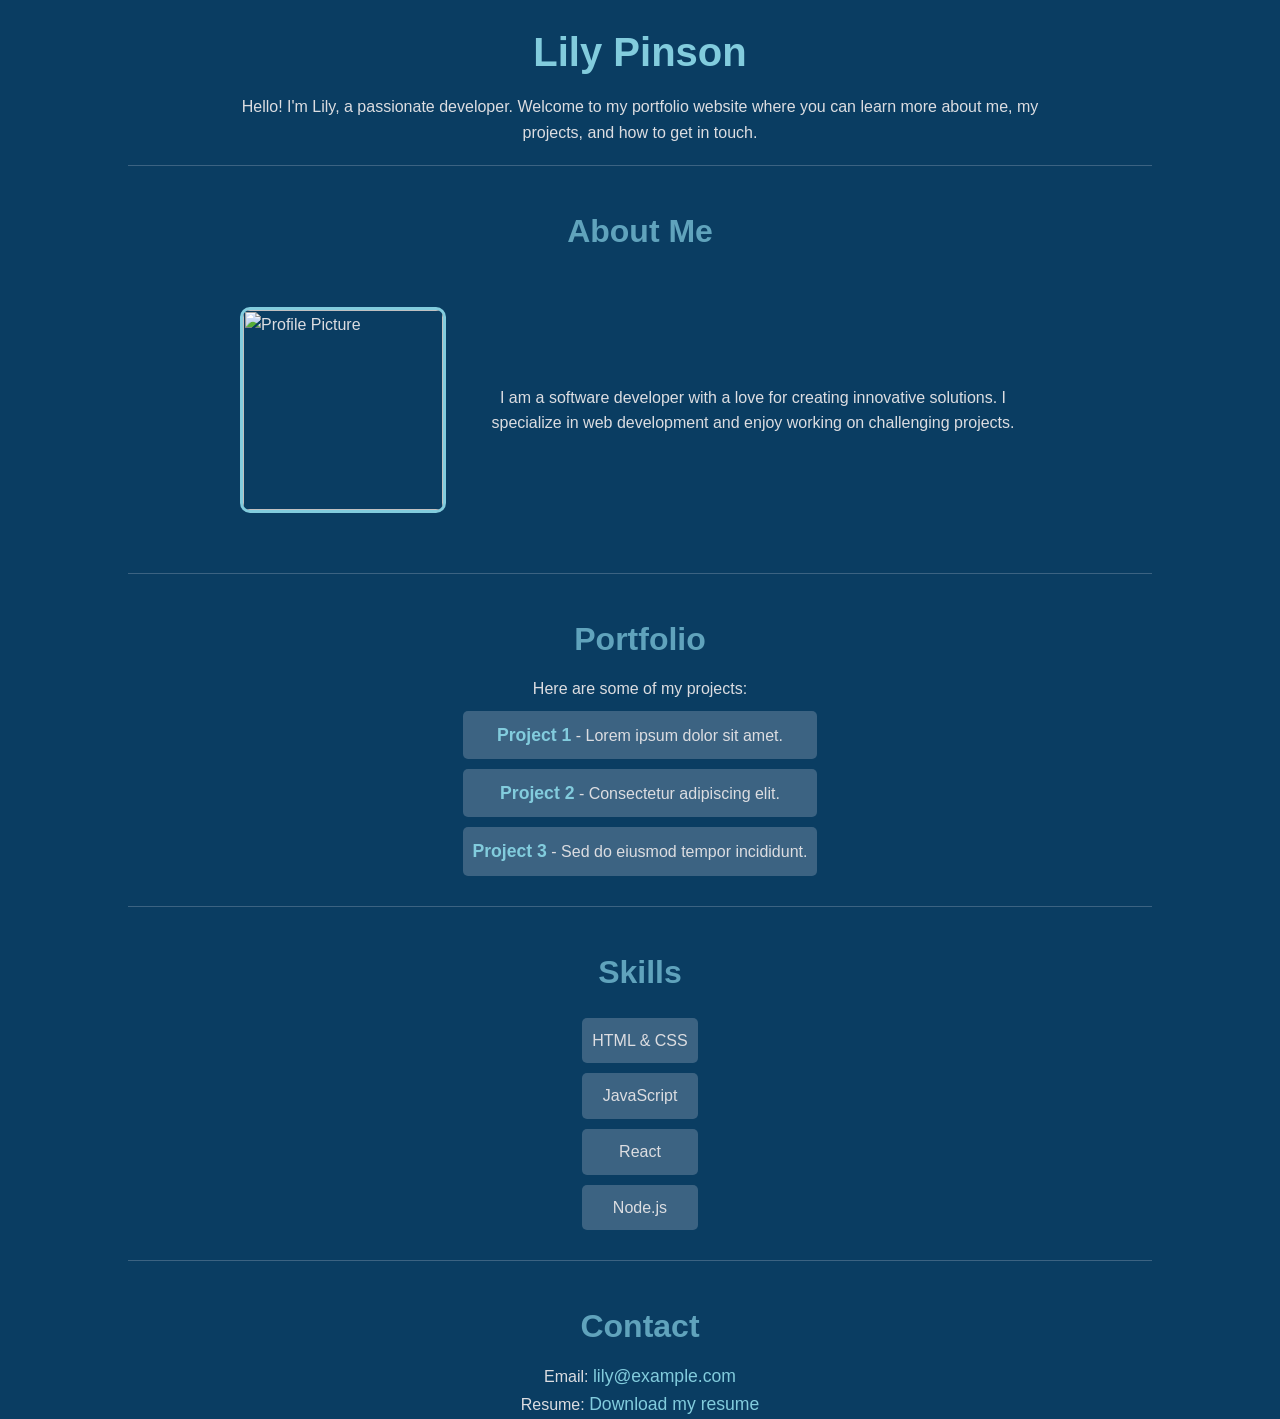
==== index.html @ 6f99a2f8 "Update" ====
<html>
    <head>
        <title>Portfolio</title>
        <link rel="stylesheet" href="styles.css">
    </head>
    <body>
        <h1>Lily Pinson</h1>
        <p>Hello! I'm Lily, a passionate developer. Welcome to my portfolio website where you can learn more about me, my projects, and how to get in touch.</p>
        <hr>

        <h2>About Me</h2>
        <div class="about-section">
            <img src="profile.jpg" alt="Profile Picture" width="200">
            <p>I am a software developer with a love for creating innovative solutions. I specialize in web development and enjoy working on challenging projects.</p>
        </div>
        <hr>

        <h2>Portfolio</h2>
        <p>Here are some of my projects:</p>
        <ul>
            <li><a href="https://loremipsum.io/" target="_blank">Project 1</a> - Lorem ipsum dolor sit amet.</li>
            <li><a href="https://loremipsum.io/" target="_blank">Project 2</a> - Consectetur adipiscing elit.</li>
            <li><a href="https://loremipsum.io/" target="_blank">Project 3</a> - Sed do eiusmod tempor incididunt.</li>
        </ul>
        <hr>

        <h2>Skills</h2>
        <ul>
            <li>HTML & CSS</li>
            <li>JavaScript</li>
            <li>React</li>
            <li>Node.js</li>
        </ul>
        <hr>

        <h2>Contact</h2>
        <p>Email: <a href="mailto:lily@example.com">lily@example.com</a></p>
        <p>Resume: <a href="resume.pdf" target="_blank">Download my resume</a></p>
    </body>
</html>
---- styles.css ----
body {
    font-family: 'Arial', sans-serif;
    line-height: 1.6;
    margin: 0;
    padding: 0;
    background-color: #0a3d62; /* Deep sea blue */
    color: #dcdde1; /* Light grey */
    display: flex;
    flex-direction: column;
    align-items: center;
}

h1 {
    color: #82ccdd; /* Soft blue */
    text-align: center;
    font-size: 2.5em;
    margin-top: 20px;
    margin-bottom: 10px;
}

h2 {
    color: #60a3bc; /* Muted blue */
    text-align: center;
    font-size: 2em;
    margin-top: 20px;
    margin-bottom: 10px;
}

p, ul {
    margin: 0 20px;
    color: #dcdde1; /* Light grey */
    text-align: center;
    max-width: 800px;
}

hr {
    border: 0;
    height: 1px;
    background: #3c6382; /* Darker blue-grey */
    margin: 20px 0;
    width: 80%;
}

img {
    display: block;
    margin: 20px auto;
    border-radius: 50%;
    border: 3px solid #82ccdd; /* Soft blue border */
    max-width: 100%;
    height: auto;
}

ul {
    list-style-type: none;
    padding: 0;
}

ul li {
    background: #3c6382; /* Darker blue-grey */
    margin: 10px 0;
    padding: 10px;
    border-radius: 5px;
    text-align: center;
    max-width: 600px;
}

ul li a {
    color: #82ccdd; /* Soft blue */
    text-decoration: none;
    font-weight: bold;
}

ul li a:hover {
    color: #60a3bc; /* Muted blue */
    text-decoration: underline;
}

a {
    color: #82ccdd; /* Soft blue */
    text-decoration: none;
    font-size: 1.1em;
}

a:hover {
    color: #60a3bc; /* Muted blue */
    text-decoration: underline;
}

.about-section {
    display: flex;
    flex-direction: row;
    align-items: center;
    justify-content: center;
    gap: 20px;
    max-width: 800px;
    margin: 20px auto;
    text-align: left;
}

.about-section img {
    max-width: 200px;
    height: auto;
    border-radius: 10px;
    border: 3px solid #82ccdd; /* Soft blue border */
}

footer {
    text-align: center;
    padding: 10px;
    background: #3c6382; /* Darker blue-grey */
    color: #dcdde1; /* Light grey */
    position: fixed;
    bottom: 0;
    width: 100%;
    font-size: 0.9em;
}
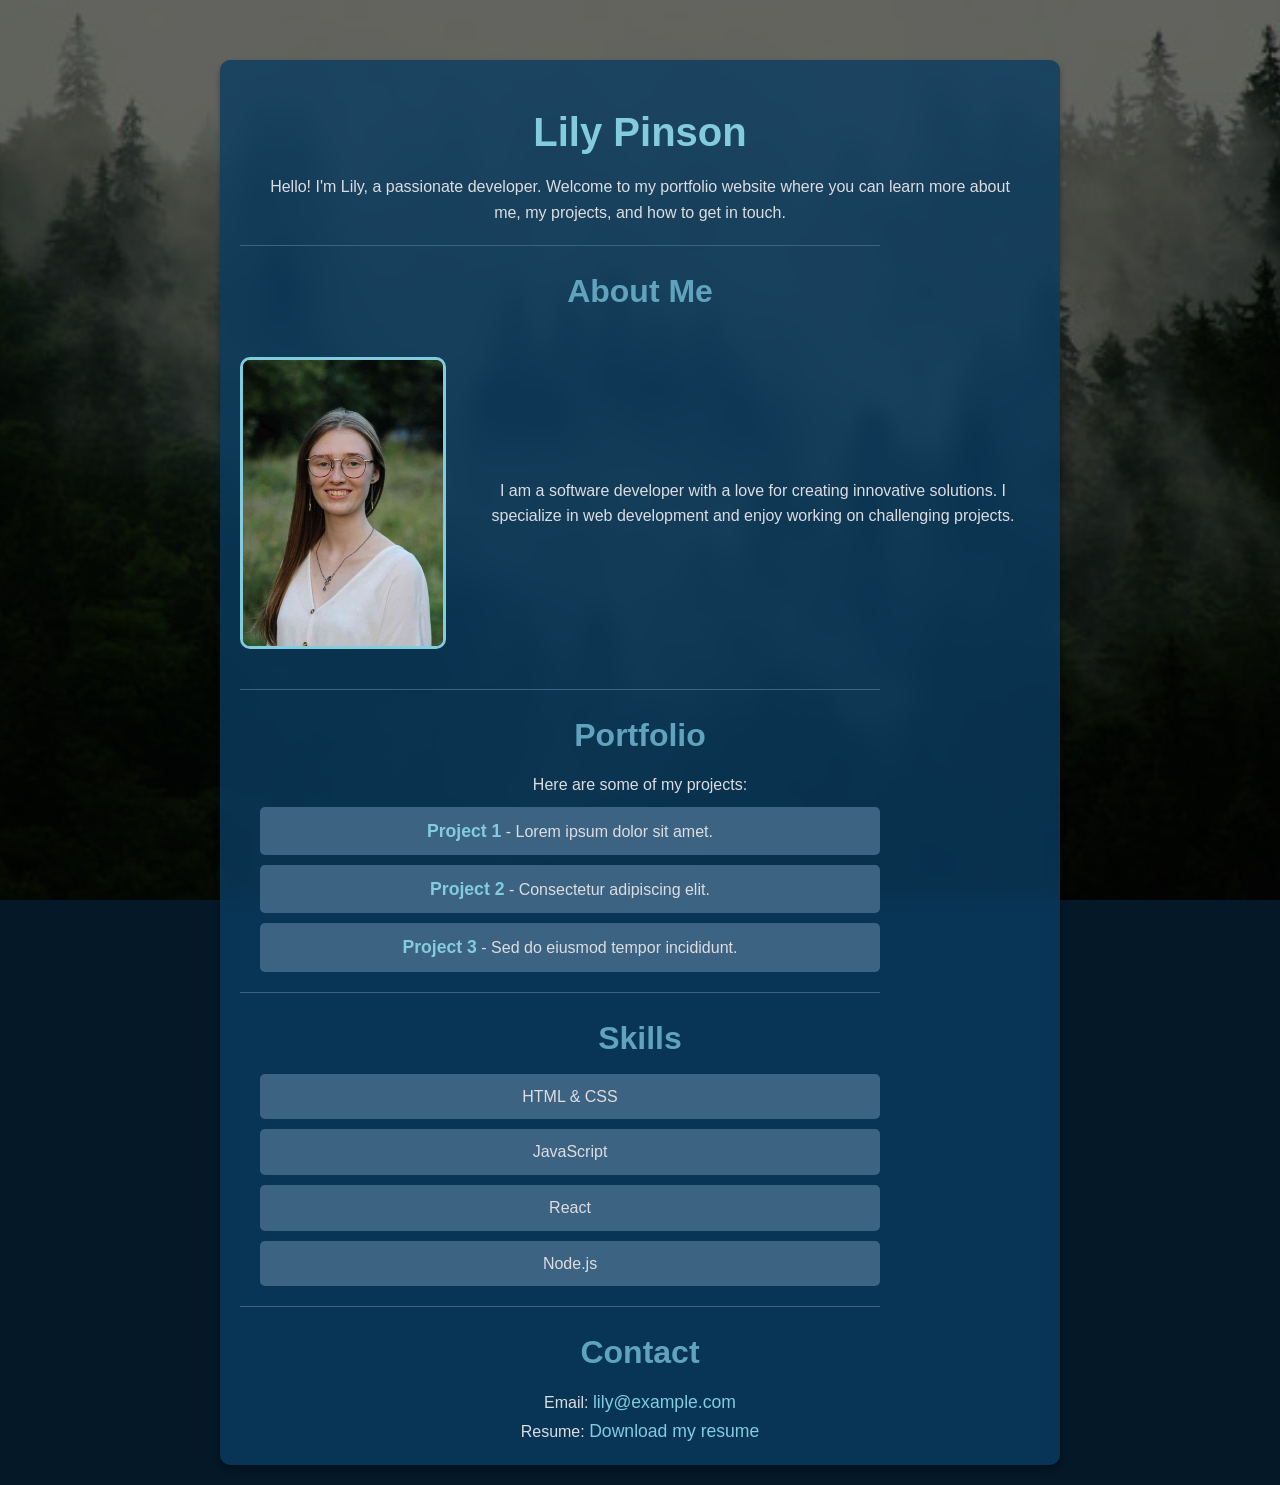
==== commit cef28e63: "Update" ====
--- a/index.html
+++ b/index.html
@@ -4,37 +4,39 @@
         <link rel="stylesheet" href="styles.css">
     </head>
     <body>
-        <h1>Lily Pinson</h1>
-        <p>Hello! I'm Lily, a passionate developer. Welcome to my portfolio website where you can learn more about me, my projects, and how to get in touch.</p>
-        <hr>
+        <div class="content-wrapper">
+            <h1>Lily Pinson</h1>
+            <p>Hello! I'm Lily, a passionate developer. Welcome to my portfolio website where you can learn more about me, my projects, and how to get in touch.</p>
+            <hr>
 
-        <h2>About Me</h2>
-        <div class="about-section">
-            <img src="profile.jpg" alt="Profile Picture" width="200">
-            <p>I am a software developer with a love for creating innovative solutions. I specialize in web development and enjoy working on challenging projects.</p>
+            <h2>About Me</h2>
+            <div class="about-section">
+                <img src="profile.jpg" alt="Profile Picture" width="200">
+                <p>I am a software developer with a love for creating innovative solutions. I specialize in web development and enjoy working on challenging projects.</p>
+            </div>
+            <hr>
+
+            <h2>Portfolio</h2>
+            <p>Here are some of my projects:</p>
+            <ul>
+                <li><a href="https://loremipsum.io/" target="_blank">Project 1</a> - Lorem ipsum dolor sit amet.</li>
+                <li><a href="https://loremipsum.io/" target="_blank">Project 2</a> - Consectetur adipiscing elit.</li>
+                <li><a href="https://loremipsum.io/" target="_blank">Project 3</a> - Sed do eiusmod tempor incididunt.</li>
+            </ul>
+            <hr>
+
+            <h2>Skills</h2>
+            <ul>
+                <li>HTML & CSS</li>
+                <li>JavaScript</li>
+                <li>React</li>
+                <li>Node.js</li>
+            </ul>
+            <hr>
+
+            <h2>Contact</h2>
+            <p>Email: <a href="mailto:lily@example.com">lily@example.com</a></p>
+            <p>Resume: <a href="resume.pdf" target="_blank">Download my resume</a></p>
         </div>
-        <hr>
-
-        <h2>Portfolio</h2>
-        <p>Here are some of my projects:</p>
-        <ul>
-            <li><a href="https://loremipsum.io/" target="_blank">Project 1</a> - Lorem ipsum dolor sit amet.</li>
-            <li><a href="https://loremipsum.io/" target="_blank">Project 2</a> - Consectetur adipiscing elit.</li>
-            <li><a href="https://loremipsum.io/" target="_blank">Project 3</a> - Sed do eiusmod tempor incididunt.</li>
-        </ul>
-        <hr>
-
-        <h2>Skills</h2>
-        <ul>
-            <li>HTML & CSS</li>
-            <li>JavaScript</li>
-            <li>React</li>
-            <li>Node.js</li>
-        </ul>
-        <hr>
-
-        <h2>Contact</h2>
-        <p>Email: <a href="mailto:lily@example.com">lily@example.com</a></p>
-        <p>Resume: <a href="resume.pdf" target="_blank">Download my resume</a></p>
     </body>
 </html>
--- a/styles.css
+++ b/styles.css
@@ -8,6 +8,22 @@
     display: flex;
     flex-direction: column;
     align-items: center;
+    background-image: url('misty-forest.jpg'); /* Add the misty forest image */
+    background-size: cover;
+    background-position: center;
+    background-attachment: fixed;
+    position: relative;
+}
+
+body::before {
+    content: '';
+    position: absolute;
+    top: 0;
+    left: 0;
+    width: 100%;
+    height: 100%;
+    background-color: rgba(0, 0, 0, 0.6); /* Dark overlay for contrast */
+    z-index: -1;
 }
 
 h1 {
@@ -16,6 +32,8 @@
     font-size: 2.5em;
     margin-top: 20px;
     margin-bottom: 10px;
+    position: relative; /* Ensure content is above the overlay */
+    z-index: 1;
 }
 
 h2 {
@@ -24,6 +42,8 @@
     font-size: 2em;
     margin-top: 20px;
     margin-bottom: 10px;
+    position: relative; /* Ensure content is above the overlay */
+    z-index: 1;
 }
 
 p, ul {
@@ -31,6 +51,8 @@
     color: #dcdde1; /* Light grey */
     text-align: center;
     max-width: 800px;
+    position: relative; /* Ensure content is above the overlay */
+    z-index: 1;
 }
 
 hr {
@@ -39,6 +61,8 @@
     background: #3c6382; /* Darker blue-grey */
     margin: 20px 0;
     width: 80%;
+    position: relative; /* Ensure content is above the overlay */
+    z-index: 1;
 }
 
 img {
@@ -48,11 +72,15 @@
     border: 3px solid #82ccdd; /* Soft blue border */
     max-width: 100%;
     height: auto;
+    position: relative; /* Ensure content is above the overlay */
+    z-index: 1;
 }
 
 ul {
     list-style-type: none;
     padding: 0;
+    position: relative; /* Ensure content is above the overlay */
+    z-index: 1;
 }
 
 ul li {
@@ -62,28 +90,38 @@
     border-radius: 5px;
     text-align: center;
     max-width: 600px;
+    position: relative; /* Ensure content is above the overlay */
+    z-index: 1;
 }
 
 ul li a {
     color: #82ccdd; /* Soft blue */
     text-decoration: none;
     font-weight: bold;
+    position: relative; /* Ensure content is above the overlay */
+    z-index: 1;
 }
 
 ul li a:hover {
     color: #60a3bc; /* Muted blue */
     text-decoration: underline;
+    position: relative; /* Ensure content is above the overlay */
+    z-index: 1;
 }
 
 a {
     color: #82ccdd; /* Soft blue */
     text-decoration: none;
     font-size: 1.1em;
+    position: relative; /* Ensure content is above the overlay */
+    z-index: 1;
 }
 
 a:hover {
     color: #60a3bc; /* Muted blue */
     text-decoration: underline;
+    position: relative; /* Ensure content is above the overlay */
+    z-index: 1;
 }
 
 .about-section {
@@ -95,6 +133,8 @@
     max-width: 800px;
     margin: 20px auto;
     text-align: left;
+    position: relative; /* Ensure content is above the overlay */
+    z-index: 1;
 }
 
 .about-section img {
@@ -102,6 +142,8 @@
     height: auto;
     border-radius: 10px;
     border: 3px solid #82ccdd; /* Soft blue border */
+    position: relative; /* Ensure content is above the overlay */
+    z-index: 1;
 }
 
 footer {
@@ -113,4 +155,54 @@
     bottom: 0;
     width: 100%;
     font-size: 0.9em;
-}
+    position: relative; /* Ensure content is above the overlay */
+    z-index: 1;
+}
+
+.content-wrapper {
+    background-color: rgba(10, 61, 98, 0.8); /* Deep sea blue with transparency */
+    backdrop-filter: blur(10px); /* Blur effect */
+    border-radius: 10px;
+    padding: 20px;
+    margin: 20px;
+    box-shadow: 0 4px 6px rgba(0, 0, 0, 0.3); /* Subtle shadow for depth */
+    width: 90%;
+    max-width: 800px;
+    margin-top: 60px; /* Add space to account for the fixed navbar */
+    position: relative; /* Ensure content is above the overlay */
+    z-index: 1;
+}
+
+.navbar {
+    position: fixed;
+    top: 0;
+    width: 100%;
+    background-color: rgba(10, 61, 98, 0.9); /* Semi-transparent deep sea blue */
+    padding: 10px 0;
+    z-index: 2;
+    box-shadow: 0 2px 4px rgba(0, 0, 0, 0.3); /* Subtle shadow for depth */
+}
+
+.navbar ul {
+    list-style: none;
+    display: flex;
+    justify-content: center;
+    margin: 0;
+    padding: 0;
+}
+
+.navbar ul li {
+    margin: 0 15px;
+}
+
+.navbar ul li a {
+    color: #dcdde1; /* Light grey */
+    text-decoration: none;
+    font-size: 1.1em;
+    font-weight: bold;
+    transition: color 0.3s ease;
+}
+
+.navbar ul li a:hover {
+    color: #82ccdd; /* Soft blue */
+}
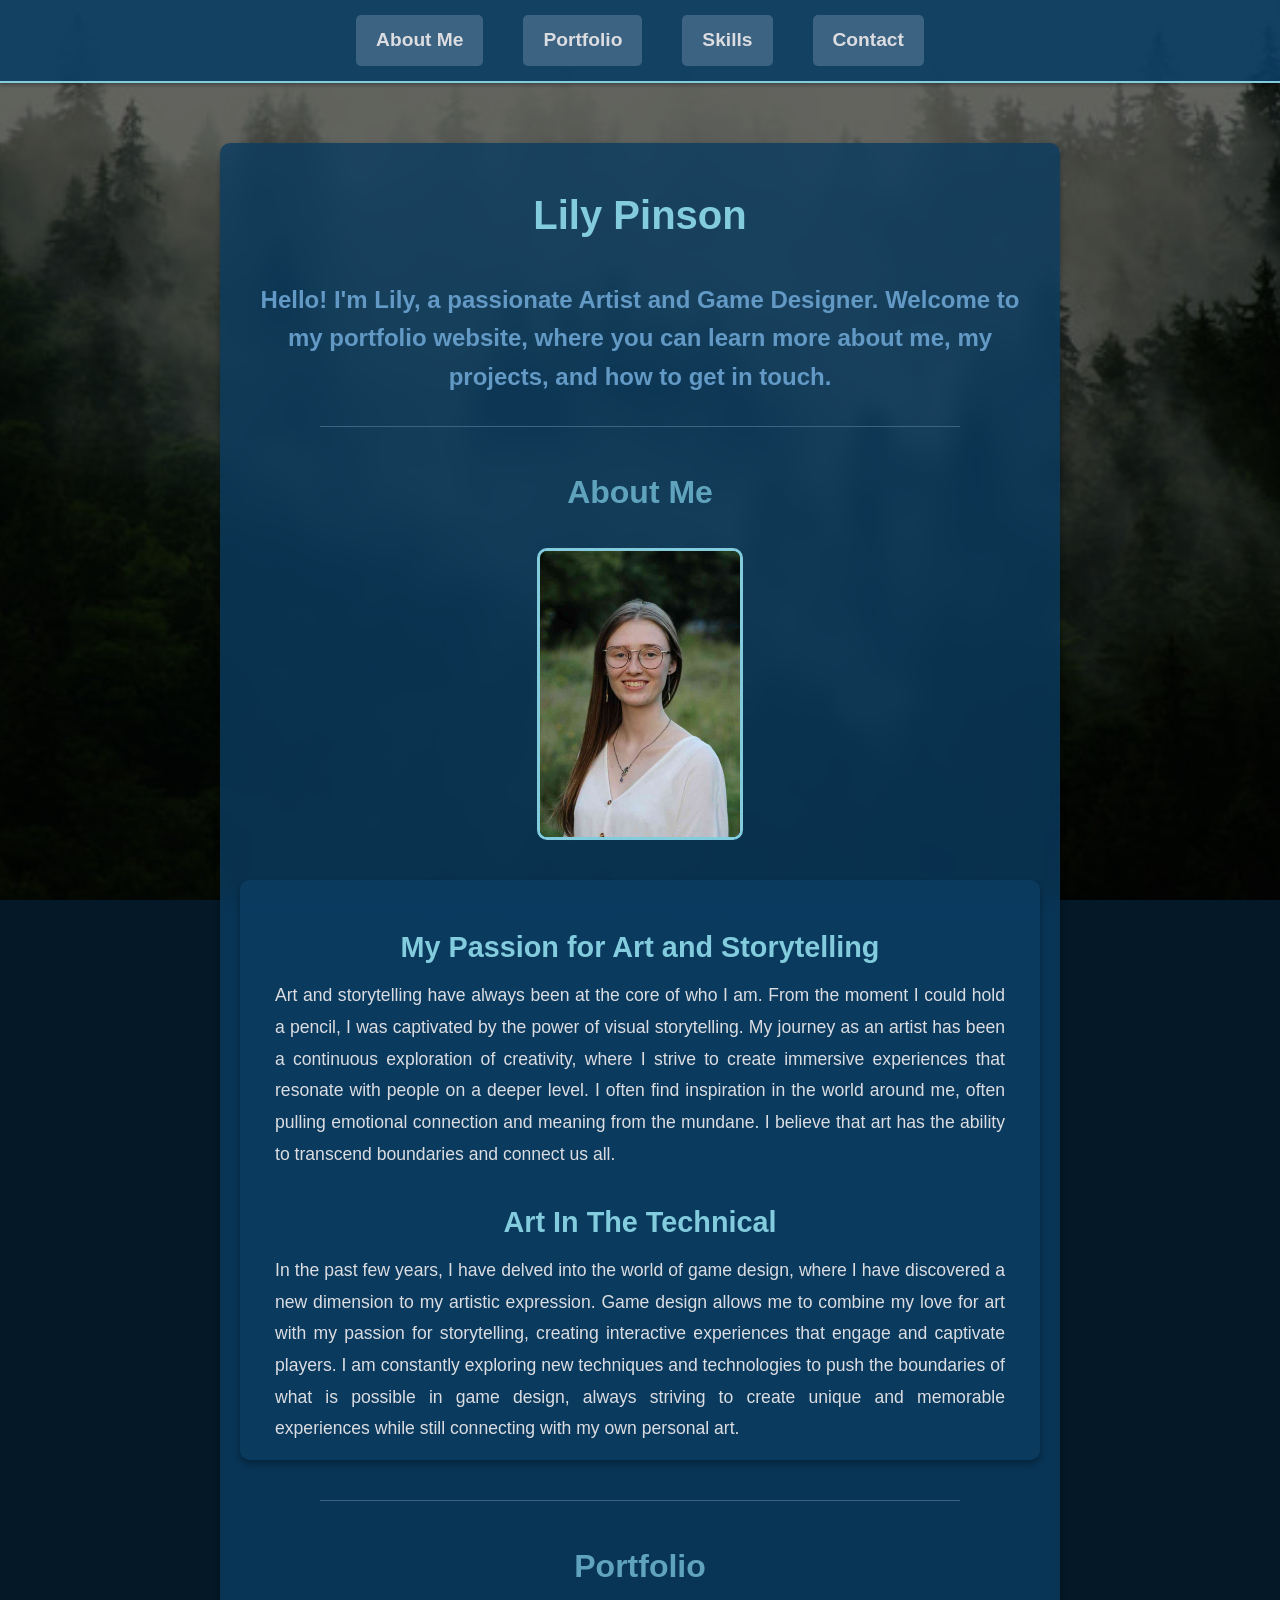
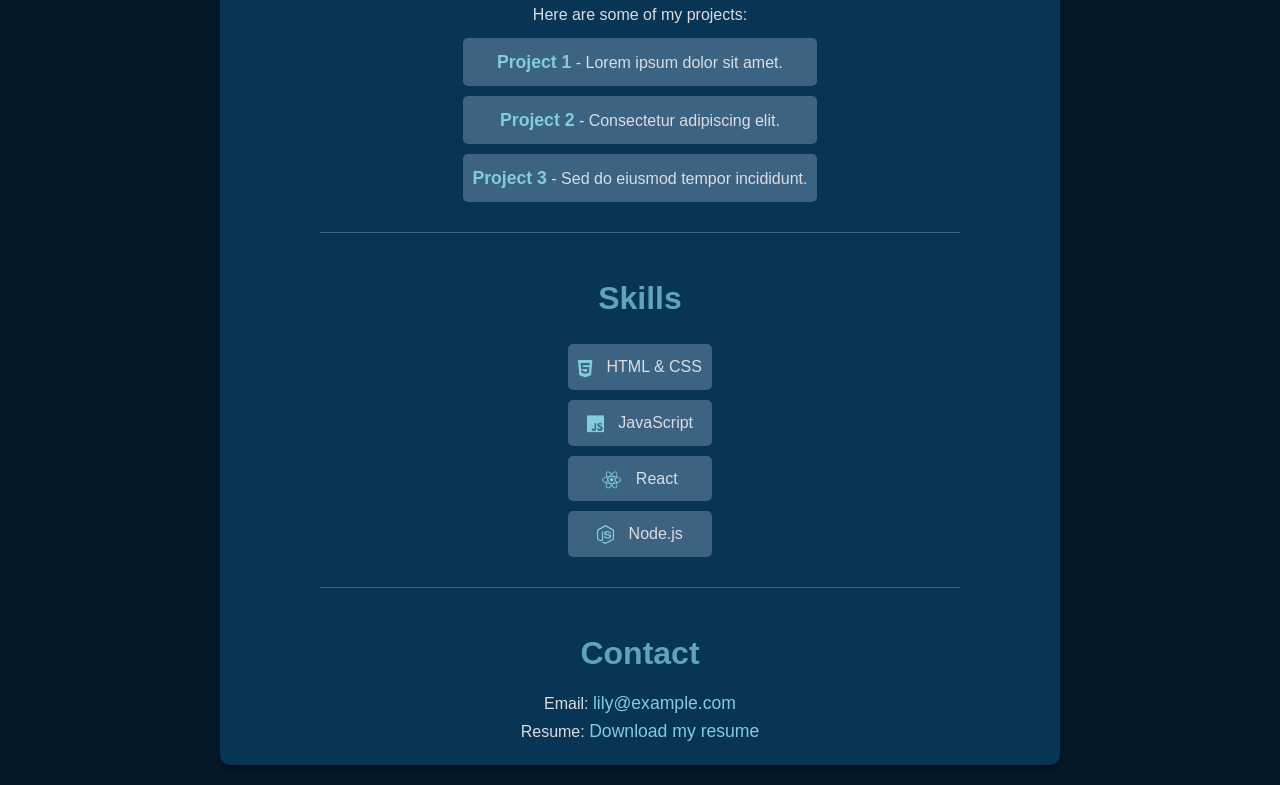
==== commit 417c708c: "PA7" ====
--- a/index.html
+++ b/index.html
@@ -1,42 +1,72 @@
 <html>
-    <head>
-        <title>Portfolio</title>
-        <link rel="stylesheet" href="styles.css">
-    </head>
-    <body>
-        <div class="content-wrapper">
-            <h1>Lily Pinson</h1>
-            <p>Hello! I'm Lily, a passionate developer. Welcome to my portfolio website where you can learn more about me, my projects, and how to get in touch.</p>
-            <hr>
 
-            <h2>About Me</h2>
-            <div class="about-section">
-                <img src="profile.jpg" alt="Profile Picture" width="200">
-                <p>I am a software developer with a love for creating innovative solutions. I specialize in web development and enjoy working on challenging projects.</p>
+<head>
+    <title>Portfolio</title>
+    <link rel="stylesheet" href="styles.css">
+    <link rel="stylesheet" href="https://cdnjs.cloudflare.com/ajax/libs/font-awesome/6.0.0-beta3/css/all.min.css"> <!-- Font Awesome -->
+</head>
+
+<body>
+    <nav class="navbar">
+        <ul>
+            <li><a href="#about">About Me</a></li>
+            <li><a href="#portfolio">Portfolio</a></li>
+            <li><a href="#skills">Skills</a></li>
+            <li><a href="#contact">Contact</a></li>
+        </ul>
+    </nav>
+    <div class="content-wrapper">
+        <h1>Lily Pinson</h1>
+        <h3>Hello! I'm Lily, a passionate Artist and Game Designer. Welcome to my portfolio website, where you can learn
+            more about me, my projects, and how to get in touch.</h3>
+        <hr>
+
+        <h2 id="about">About Me</h2>
+        <div class="about-section">
+            <img src="profile.jpg" alt="Profile Picture" width="200">
+            <div>
+                <h3>My Passion for Art and Storytelling</h3>
+                <p>Art and storytelling have always been at the core of who I am. From the moment I could hold a pencil,
+                    I was captivated by the power of visual storytelling. My journey as an artist has been a continuous
+                    exploration of creativity, where I strive to create immersive experiences that resonate with people
+                    on a deeper level. I often find inspiration in the world around me, often pulling emotional
+                    connection and
+                    meaning from the mundane. I believe that art has the ability to transcend boundaries and connect us
+                    all.</p>
+
+                <h3>Art In The Technical</h3>
+                <p>In the past few years, I have delved into the world of game design, where I have discovered a new
+                    dimension to my artistic expression. Game design allows me to combine my love for art with my
+                    passion for storytelling, creating interactive experiences that engage and captivate players. I am
+                    constantly exploring new techniques and technologies to push the boundaries of what is possible in
+                    game design, always striving to create unique and memorable experiences while still connecting with
+                    my own personal art.</p>
             </div>
-            <hr>
+        </div>
+        <hr>
 
-            <h2>Portfolio</h2>
-            <p>Here are some of my projects:</p>
-            <ul>
-                <li><a href="https://loremipsum.io/" target="_blank">Project 1</a> - Lorem ipsum dolor sit amet.</li>
-                <li><a href="https://loremipsum.io/" target="_blank">Project 2</a> - Consectetur adipiscing elit.</li>
-                <li><a href="https://loremipsum.io/" target="_blank">Project 3</a> - Sed do eiusmod tempor incididunt.</li>
-            </ul>
-            <hr>
+        <h2 id="portfolio">Portfolio</h2>
+        <p>Here are some of my projects:</p>
+        <ul>
+            <li><a href="https://loremipsum.io/" target="_blank">Project 1</a> - Lorem ipsum dolor sit amet.</li>
+            <li><a href="https://loremipsum.io/" target="_blank">Project 2</a> - Consectetur adipiscing elit.</li>
+            <li><a href="https://loremipsum.io/" target="_blank">Project 3</a> - Sed do eiusmod tempor incididunt.</li>
+        </ul>
+        <hr>
 
-            <h2>Skills</h2>
-            <ul>
-                <li>HTML & CSS</li>
-                <li>JavaScript</li>
-                <li>React</li>
-                <li>Node.js</li>
-            </ul>
-            <hr>
+        <h2 id="skills">Skills</h2>
+        <ul>
+            <li><i class="fab fa-html5"></i> HTML & CSS</li>
+            <li><i class="fab fa-js"></i> JavaScript</li>
+            <li><i class="fab fa-react"></i> React</li>
+            <li><i class="fab fa-node-js"></i> Node.js</li>
+        </ul>
+        <hr>
 
-            <h2>Contact</h2>
-            <p>Email: <a href="mailto:lily@example.com">lily@example.com</a></p>
-            <p>Resume: <a href="resume.pdf" target="_blank">Download my resume</a></p>
-        </div>
-    </body>
+        <h2 id="contact">Contact</h2>
+        <p>Email: <a href="mailto:lily@example.com">lily@example.com</a></p>
+        <p>Resume: <a href="resume.pdf" target="_blank">Download my resume</a></p>
+    </div>
+</body>
+
 </html>
--- a/styles.css
+++ b/styles.css
@@ -8,10 +8,11 @@
     display: flex;
     flex-direction: column;
     align-items: center;
+    justify-content: center; /* Ensure content is vertically centered */
     background-image: url('misty-forest.jpg'); /* Add the misty forest image */
     background-size: cover;
     background-position: center;
-    background-attachment: fixed;
+    background-attachment: fixed; /* Ensure the background stays fixed for parallax effect */
     position: relative;
 }
 
@@ -24,6 +25,7 @@
     height: 100%;
     background-color: rgba(0, 0, 0, 0.6); /* Dark overlay for contrast */
     z-index: -1;
+    animation: parallax 20s linear infinite; /* Add a slow parallax scrolling effect */
 }
 
 h1 {
@@ -34,6 +36,7 @@
     margin-bottom: 10px;
     position: relative; /* Ensure content is above the overlay */
     z-index: 1;
+    animation: fadeIn 1s ease-in-out; /* Add a subtle fade-in animation */
 }
 
 h2 {
@@ -44,6 +47,17 @@
     margin-bottom: 10px;
     position: relative; /* Ensure content is above the overlay */
     z-index: 1;
+    animation: fadeIn 1s ease-in-out; /* Add a subtle fade-in animation */
+}
+
+h3 {
+    color: #6399c5; /* Darker blue-grey */
+    font-size: 1.5em;
+    margin-bottom: 10px;
+    text-align: center; /* Ensure text is centered */
+    position: relative; /* Ensure content is above the overlay */
+    z-index: 1;
+    animation: fadeIn 1s ease-in-out; /* Add a subtle fade-in animation */
 }
 
 p, ul {
@@ -79,19 +93,26 @@
 ul {
     list-style-type: none;
     padding: 0;
+    text-align: center; /* Ensure list items are centered */
     position: relative; /* Ensure content is above the overlay */
     z-index: 1;
 }
 
 ul li {
     background: #3c6382; /* Darker blue-grey */
-    margin: 10px 0;
+    margin: 10px auto; /* Center list items horizontally */
     padding: 10px;
     border-radius: 5px;
     text-align: center;
     max-width: 600px;
     position: relative; /* Ensure content is above the overlay */
     z-index: 1;
+    transition: background-color 0.3s ease, transform 0.3s ease; /* Add hover effect for list items */
+}
+
+ul li:hover {
+    background-color: #60a3bc; /* Muted blue on hover */
+    transform: translateY(-5px); /* Slight lift effect */
 }
 
 ul li a {
@@ -109,30 +130,38 @@
     z-index: 1;
 }
 
+ul li i {
+    margin-right: 10px; /* Add spacing between the icon and the text */
+    color: #82ccdd; /* Match the icon color with the theme */
+    font-size: 1.2em; /* Slightly larger icon size */
+    vertical-align: middle; /* Align icons with text */
+}
+
 a {
     color: #82ccdd; /* Soft blue */
     text-decoration: none;
     font-size: 1.1em;
     position: relative; /* Ensure content is above the overlay */
     z-index: 1;
+    transition: color 0.3s ease, transform 0.3s ease; /* Smooth transition for hover effects */
 }
 
 a:hover {
     color: #60a3bc; /* Muted blue */
     text-decoration: underline;
+    transform: scale(1.05); /* Slight zoom effect on hover */
     position: relative; /* Ensure content is above the overlay */
     z-index: 1;
 }
 
 .about-section {
     display: flex;
-    flex-direction: row;
-    align-items: center;
-    justify-content: center;
+    flex-direction: column; /* Stack content vertically for better centering */
+    align-items: center; /* Center content horizontally */
+    text-align: center; /* Ensure text is centered */
     gap: 20px;
     max-width: 800px;
     margin: 20px auto;
-    text-align: left;
     position: relative; /* Ensure content is above the overlay */
     z-index: 1;
 }
@@ -142,8 +171,38 @@
     height: auto;
     border-radius: 10px;
     border: 3px solid #82ccdd; /* Soft blue border */
-    position: relative; /* Ensure content is above the overlay */
-    z-index: 1;
+    margin: 0 auto; /* Ensure the image is centered */
+    position: relative; /* Ensure content is above the overlay */
+    z-index: 1;
+    transition: transform 0.3s ease, box-shadow 0.3s ease; /* Smooth transition for hover effects */
+}
+
+.about-section img:hover {
+    transform: scale(1.1); /* Slight zoom effect on hover */
+    box-shadow: 0 4px 8px rgba(0, 0, 0, 0.5); /* Add shadow on hover */
+}
+
+.about-section div {
+    background-color: rgba(10, 61, 98, 0.8); /* Deep sea blue with transparency */
+    padding: 15px;
+    border-radius: 10px;
+    box-shadow: 0 4px 6px rgba(0, 0, 0, 0.3); /* Subtle shadow for depth */
+    margin-top: 20px;
+    animation: fadeIn 1.5s ease-in-out; /* Add fade-in animation */
+}
+
+.about-section h3 {
+    color: #82ccdd; /* Soft blue */
+    font-size: 1.8em;
+    margin-bottom: 10px;
+    text-align: center;
+}
+
+.about-section p {
+    color: #dcdde1; /* Light grey */
+    font-size: 1.1em;
+    line-height: 1.8;
+    text-align: justify; /* Justify text for better readability */
 }
 
 footer {
@@ -169,40 +228,85 @@
     width: 90%;
     max-width: 800px;
     margin-top: 60px; /* Add space to account for the fixed navbar */
-    position: relative; /* Ensure content is above the overlay */
-    z-index: 1;
+    display: flex;
+    flex-direction: column;
+    align-items: center; /* Center content horizontally */
+    text-align: center; /* Ensure text is centered */
+    position: relative; /* Ensure content is above the overlay */
+    z-index: 1;
+    animation: fadeIn 1.5s ease-in-out; /* Add fade-in animation */
+    transform: translateZ(0); /* Ensure the content is on a separate layer for parallax effect */
+    will-change: transform; /* Optimize for smooth scrolling */
 }
 
 .navbar {
-    position: fixed;
-    top: 0;
+    position: relative; /* Allow the navbar to scroll with the page */
     width: 100%;
     background-color: rgba(10, 61, 98, 0.9); /* Semi-transparent deep sea blue */
-    padding: 10px 0;
-    z-index: 2;
+    padding: 15px 0;
+    text-align: center; /* Center the navbar content */
     box-shadow: 0 2px 4px rgba(0, 0, 0, 0.3); /* Subtle shadow for depth */
+    border-bottom: 2px solid #82ccdd; /* Add a soft blue border at the bottom */
 }
 
 .navbar ul {
     list-style: none;
-    display: flex;
+    display: inline-flex; /* Center the navbar items */
     justify-content: center;
     margin: 0;
     padding: 0;
 }
 
 .navbar ul li {
-    margin: 0 15px;
+    margin: 0 20px; /* Add spacing between navbar items */
 }
 
 .navbar ul li a {
     color: #dcdde1; /* Light grey */
     text-decoration: none;
-    font-size: 1.1em;
+    font-size: 1.2em;
     font-weight: bold;
-    transition: color 0.3s ease;
+    padding: 5px 10px;
+    border-radius: 5px;
+    transition: background-color 0.3s ease, color 0.3s ease; /* Smooth hover effect */
 }
 
 .navbar ul li a:hover {
-    color: #82ccdd; /* Soft blue */
-}
+    background-color: #60a3bc; /* Muted blue on hover */
+    color: #fff; /* White text on hover */
+}
+
+button {
+    background-color: #82ccdd; /* Soft blue */
+    color: #fff;
+    border: none;
+    padding: 10px 20px;
+    border-radius: 5px;
+    cursor: pointer;
+    transition: background-color 0.3s ease, transform 0.3s ease;
+}
+
+button:hover {
+    background-color: #60a3bc; /* Muted blue on hover */
+    transform: scale(1.1); /* Slight zoom effect */
+}
+
+@keyframes fadeIn {
+    from {
+        opacity: 0;
+        transform: translateY(20px);
+    }
+    to {
+        opacity: 1;
+        transform: translateY(0);
+    }
+}
+
+@keyframes parallax {
+    from {
+        background-position: center 0;
+    }
+    to {
+        background-position: center 100%;
+    }
+}
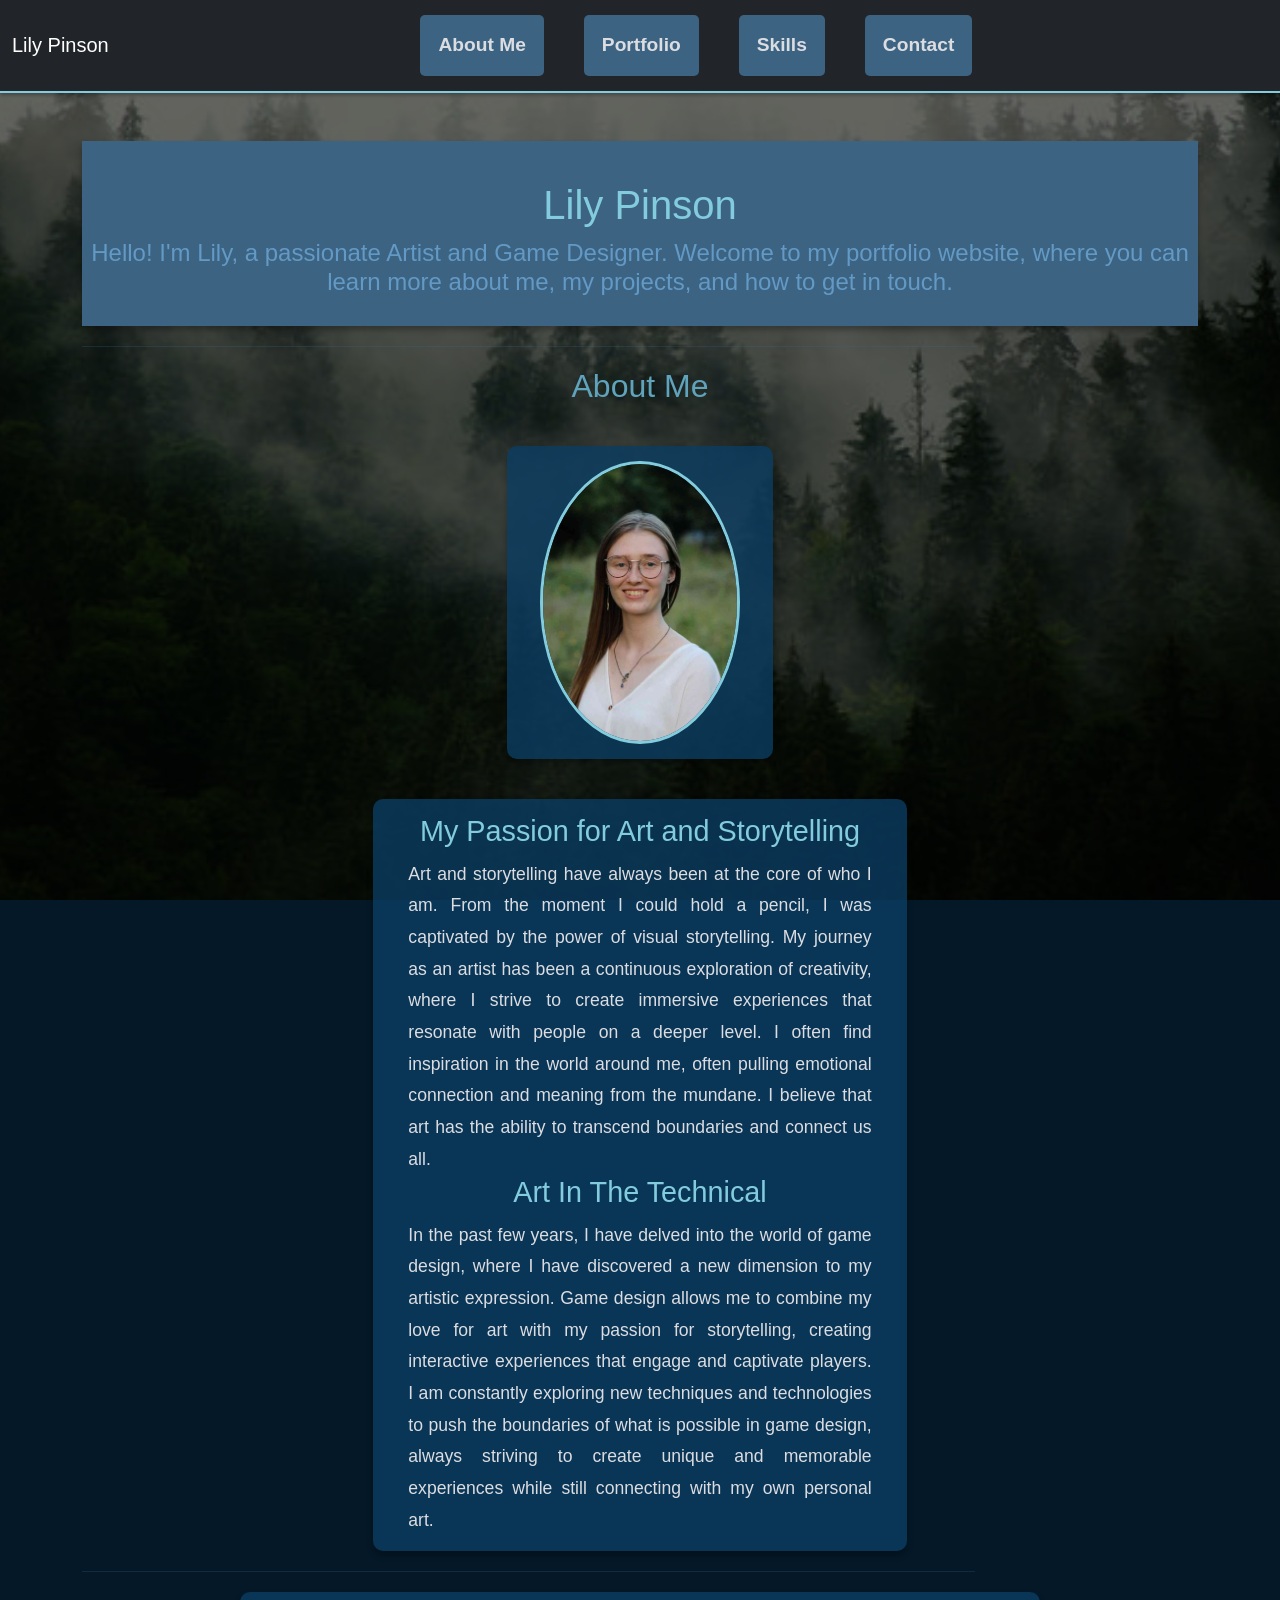
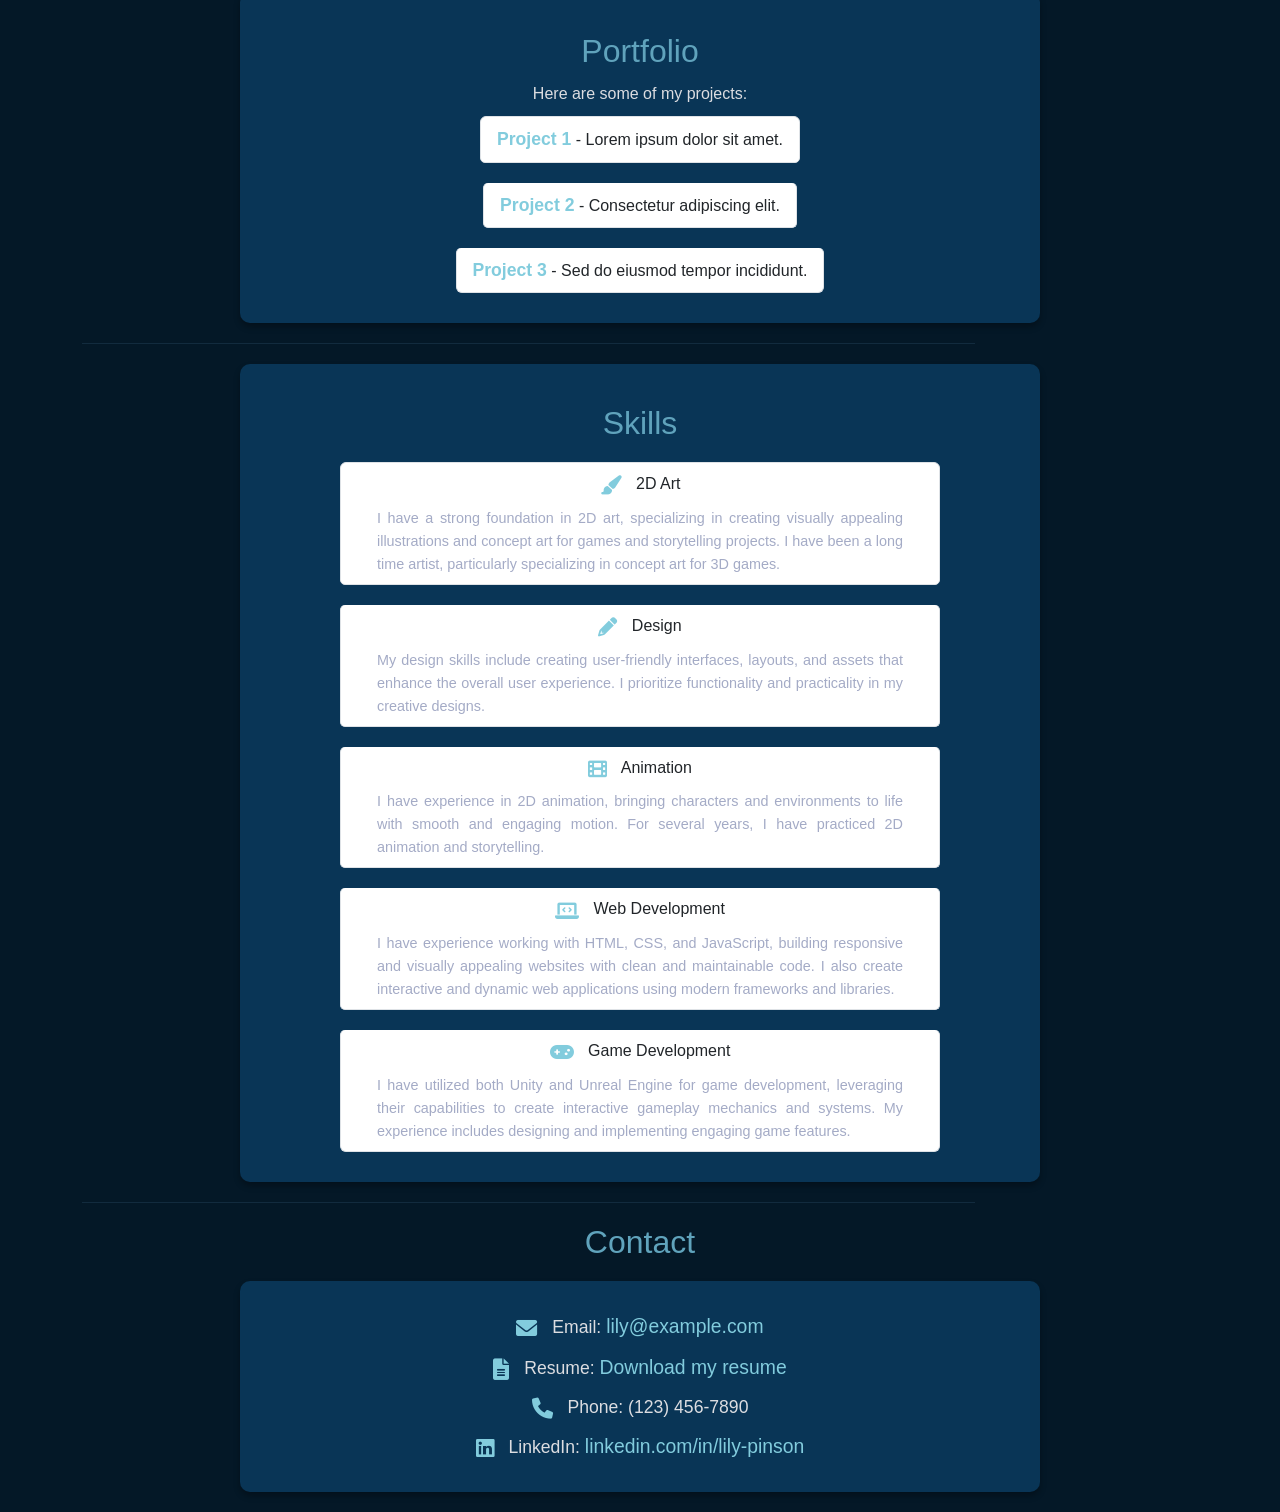
==== commit b4d9aa29: "PA8" ====
--- a/index.html
+++ b/index.html
@@ -2,71 +2,130 @@
 
 <head>
     <title>Portfolio</title>
+    <meta name="viewport" content="width=device-width, initial-scale=1"> <!-- Responsive meta tag -->
+    <link href="https://cdn.jsdelivr.net/npm/bootstrap@5.3.0-alpha3/dist/css/bootstrap.min.css" rel="stylesheet">
+    <!-- Bootstrap CSS -->
     <link rel="stylesheet" href="styles.css">
-    <link rel="stylesheet" href="https://cdnjs.cloudflare.com/ajax/libs/font-awesome/6.0.0-beta3/css/all.min.css"> <!-- Font Awesome -->
+    <link rel="stylesheet" href="https://cdnjs.cloudflare.com/ajax/libs/font-awesome/6.0.0-beta3/css/all.min.css">
+    <!-- Font Awesome -->
 </head>
 
 <body>
-    <nav class="navbar">
-        <ul>
-            <li><a href="#about">About Me</a></li>
-            <li><a href="#portfolio">Portfolio</a></li>
-            <li><a href="#skills">Skills</a></li>
-            <li><a href="#contact">Contact</a></li>
-        </ul>
-    </nav>
-    <div class="content-wrapper">
-        <h1>Lily Pinson</h1>
-        <h3>Hello! I'm Lily, a passionate Artist and Game Designer. Welcome to my portfolio website, where you can learn
-            more about me, my projects, and how to get in touch.</h3>
-        <hr>
-
-        <h2 id="about">About Me</h2>
-        <div class="about-section">
-            <img src="profile.jpg" alt="Profile Picture" width="200">
-            <div>
-                <h3>My Passion for Art and Storytelling</h3>
-                <p>Art and storytelling have always been at the core of who I am. From the moment I could hold a pencil,
-                    I was captivated by the power of visual storytelling. My journey as an artist has been a continuous
-                    exploration of creativity, where I strive to create immersive experiences that resonate with people
-                    on a deeper level. I often find inspiration in the world around me, often pulling emotional
-                    connection and
-                    meaning from the mundane. I believe that art has the ability to transcend boundaries and connect us
-                    all.</p>
-
-                <h3>Art In The Technical</h3>
-                <p>In the past few years, I have delved into the world of game design, where I have discovered a new
-                    dimension to my artistic expression. Game design allows me to combine my love for art with my
-                    passion for storytelling, creating interactive experiences that engage and captivate players. I am
-                    constantly exploring new techniques and technologies to push the boundaries of what is possible in
-                    game design, always striving to create unique and memorable experiences while still connecting with
-                    my own personal art.</p>
+    <nav class="navbar navbar-expand-lg navbar-dark bg-dark">
+        <div class="container-fluid">
+            <a class="navbar-brand" href="#">Lily Pinson</a>
+            <button class="navbar-toggler" type="button" data-bs-toggle="collapse" data-bs-target="#navbarNav"
+                aria-controls="navbarNav" aria-expanded="false" aria-label="Toggle navigation">
+                <span class="navbar-toggler-icon"></span>
+            </button>
+            <div class="collapse navbar-collapse" id="navbarNav">
+                <ul class="navbar-nav mx-auto">
+                    <li class="nav-item"><a class="nav-link" href="#about">About Me</a></li>
+                    <li class="nav-item"><a class="nav-link" href="#portfolio">Portfolio</a></li>
+                    <li class="nav-item"><a class="nav-link" href="#skills">Skills</a></li>
+                    <li class="nav-item"><a class="nav-link" href="#contact">Contact</a></li>
+                </ul>
             </div>
         </div>
-        <hr>
+    </nav>
+    <div class="container mt-5">
+        <div class="content-wrapper">
+            <div class="header-block">
+                <h1 class="text-center">Lily Pinson</h1>
+                <h3 class="text-center">Hello! I'm Lily, a passionate Artist and Game Designer. Welcome to my portfolio
+                    website, where you can learn more about me, my projects, and how to get in touch.</h3>
+            </div>
+            <hr>
 
-        <h2 id="portfolio">Portfolio</h2>
-        <p>Here are some of my projects:</p>
-        <ul>
-            <li><a href="https://loremipsum.io/" target="_blank">Project 1</a> - Lorem ipsum dolor sit amet.</li>
-            <li><a href="https://loremipsum.io/" target="_blank">Project 2</a> - Consectetur adipiscing elit.</li>
-            <li><a href="https://loremipsum.io/" target="_blank">Project 3</a> - Sed do eiusmod tempor incididunt.</li>
-        </ul>
-        <hr>
+            <h2 id="about" class="text-center">About Me</h2>
+            <div class="about-section row">
+                <div class="col-md-4 text-center">
+                    <img src="profile.jpg" alt="Profile Picture" class="img-fluid rounded-circle">
+                </div>
+                <div class="col-md-8">
+                    <h3>My Passion for Art and Storytelling</h3>
+                    <p>Art and storytelling have always been at the core of who I am. From the moment I could hold a
+                        pencil, I was captivated by the power of visual storytelling. My journey as an artist has been a
+                        continuous exploration of creativity, where I strive to create immersive experiences that
+                        resonate with people on a deeper level. I often find inspiration in the world around me, often
+                        pulling emotional connection and meaning from the mundane. I believe that art has the ability to
+                        transcend boundaries and connect us all.</p>
 
-        <h2 id="skills">Skills</h2>
-        <ul>
-            <li><i class="fab fa-html5"></i> HTML & CSS</li>
-            <li><i class="fab fa-js"></i> JavaScript</li>
-            <li><i class="fab fa-react"></i> React</li>
-            <li><i class="fab fa-node-js"></i> Node.js</li>
-        </ul>
-        <hr>
+                    <h3>Art In The Technical</h3>
+                    <p>In the past few years, I have delved into the world of game design, where I have discovered a new
+                        dimension to my artistic expression. Game design allows me to combine my love for art with my
+                        passion for storytelling, creating interactive experiences that engage and captivate players. I
+                        am constantly exploring new techniques and technologies to push the boundaries of what is
+                        possible in game design, always striving to create unique and memorable experiences while still
+                        connecting with my own personal art.</p>
+                </div>
+            </div>
+            <hr>
 
-        <h2 id="contact">Contact</h2>
-        <p>Email: <a href="mailto:lily@example.com">lily@example.com</a></p>
-        <p>Resume: <a href="resume.pdf" target="_blank">Download my resume</a></p>
+            <div class="portfolio-section">
+                <h2 id="portfolio" class="text-center">Portfolio</h2>
+                <p class="text-center">Here are some of my projects:</p>
+                <ul class="list-group">
+                    <li class="list-group-item"><a href="https://loremipsum.io/" target="_blank">Project 1</a> - Lorem
+                        ipsum dolor sit amet.</li>
+                    <li class="list-group-item"><a href="https://loremipsum.io/" target="_blank">Project 2</a> -
+                        Consectetur adipiscing elit.</li>
+                    <li class="list-group-item"><a href="https://loremipsum.io/" target="_blank">Project 3</a> - Sed do
+                        eiusmod tempor incididunt.</li>
+                </ul>
+            </div>
+            <hr>
+
+            <div class="skills-section">
+                <h2 id="skills" class="text-center">Skills</h2>
+                <ul class="list-group">
+                    <li class="list-group-item">
+                        <i class="fas fa-paint-brush"></i> 2D Art
+                        <p class="skill-description">I have a strong foundation in 2D art, specializing in creating
+                            visually appealing illustrations and concept art for games and storytelling projects. I have 
+                            been a long time artist, particularly specializing in concept art for 3D games.</p>
+                    </li>
+                    <li class="list-group-item">
+                        <i class="fas fa-pencil-alt"></i> Design
+                        <p class="skill-description">My design skills include creating user-friendly interfaces,
+                            layouts, and assets that enhance the overall user experience. I prioritize functionality and 
+                            practicality in my creative designs. </p>
+                    </li>
+                    <li class="list-group-item">
+                        <i class="fas fa-film"></i> Animation
+                        <p class="skill-description">I have experience in 2D animation, bringing characters and
+                            environments to life with smooth and engaging motion. For several years, I have practiced 
+                            2D animation and storytelling.</p>
+                    </li>
+                    <li class="list-group-item">
+                        <i class="fas fa-laptop-code"></i> Web Development
+                        <p class="skill-description">I have experience working with HTML, CSS, and JavaScript, building responsive
+                            and visually appealing websites with clean and maintainable code. I also create interactive
+                            and dynamic web applications using modern frameworks and libraries.</p>
+                    </li>
+                    <li class="list-group-item">
+                        <i class="fas fa-gamepad"></i> Game Development
+                        <p class="skill-description">I have utilized both Unity and Unreal Engine for game development, leveraging their capabilities to
+                            create interactive gameplay mechanics and systems. My experience includes designing and
+                            implementing engaging game features.</p>
+                    </li>
+                </ul>
+            </div>
+            <hr>
+
+            <h2 id="contact" class="text-center">Contact</h2>
+            <div class="contact-section text-center">
+                <p><i class="fas fa-envelope"></i> Email: <a href="mailto:lily@example.com">lily@example.com</a></p>
+                <p><i class="fas fa-file-alt"></i> Resume: <a href="resume.pdf" target="_blank">Download my resume</a>
+                </p>
+                <p><i class="fas fa-phone"></i> Phone: (123) 456-7890</p>
+                <p><i class="fab fa-linkedin"></i> LinkedIn: <a href="https://linkedin.com/in/lily-pinson"
+                        target="_blank">linkedin.com/in/lily-pinson</a></p>
+            </div>
+        </div>
     </div>
+    <script src="https://cdn.jsdelivr.net/npm/bootstrap@5.3.0-alpha3/dist/js/bootstrap.bundle.min.js"></script>
+    <!-- Bootstrap JS -->
 </body>
 
 </html>
--- a/styles.css
+++ b/styles.css
@@ -205,6 +205,30 @@
     text-align: justify; /* Justify text for better readability */
 }
 
+.contact-section {
+    background-color: rgba(10, 61, 98, 0.8); /* Deep sea blue with transparency */
+    padding: 20px;
+    border-radius: 10px;
+    box-shadow: 0 4px 6px rgba(0, 0, 0, 0.3); /* Subtle shadow for depth */
+    margin: 20px auto;
+    max-width: 800px;
+    text-align: center;
+    animation: fadeIn 1.5s ease-in-out; /* Add fade-in animation */
+}
+
+.contact-section p {
+    color: #dcdde1; /* Light grey */
+    font-size: 1.1em;
+    margin: 10px 0;
+}
+
+.contact-section i {
+    margin-right: 10px; /* Add spacing between the icon and the text */
+    color: #82ccdd; /* Match the icon color with the theme */
+    font-size: 1.2em; /* Slightly larger icon size */
+    vertical-align: middle; /* Align icons with text */
+}
+
 footer {
     text-align: center;
     padding: 10px;
@@ -218,7 +242,7 @@
     z-index: 1;
 }
 
-.content-wrapper {
+content-wrapper {
     background-color: rgba(10, 61, 98, 0.8); /* Deep sea blue with transparency */
     backdrop-filter: blur(10px); /* Blur effect */
     border-radius: 10px;
@@ -289,6 +313,34 @@
 button:hover {
     background-color: #60a3bc; /* Muted blue on hover */
     transform: scale(1.1); /* Slight zoom effect */
+}
+
+.header-block {
+    background-color: #3c6382; /* Solid darker blue-grey background */
+    padding: 20px 0;
+    width: 100%; /* Stretch the block to the full width of the page */
+    text-align: center;
+    box-shadow: 0 4px 6px rgba(0, 0, 0, 0.3); /* Subtle shadow for depth */
+    margin-bottom: 20px;
+    border-radius: 0; /* Remove rounded corners */
+}
+
+.portfolio-section, .skills-section {
+    background-color: rgba(10, 61, 98, 0.8); /* Deep sea blue with transparency */
+    padding: 20px;
+    border-radius: 10px;
+    box-shadow: 0 4px 6px rgba(0, 0, 0, 0.3); /* Subtle shadow for depth */
+    margin: 20px auto;
+    max-width: 800px;
+    text-align: center;
+    animation: fadeIn 1.5s ease-in-out; /* Add fade-in animation */
+}
+
+.skill-description {
+    margin-top: 10px;
+    font-size: 0.9em;
+    color: #a4abc6; /* Light grey */
+    text-align: justify; /* Justify text for better readability */
 }
 
 @keyframes fadeIn {
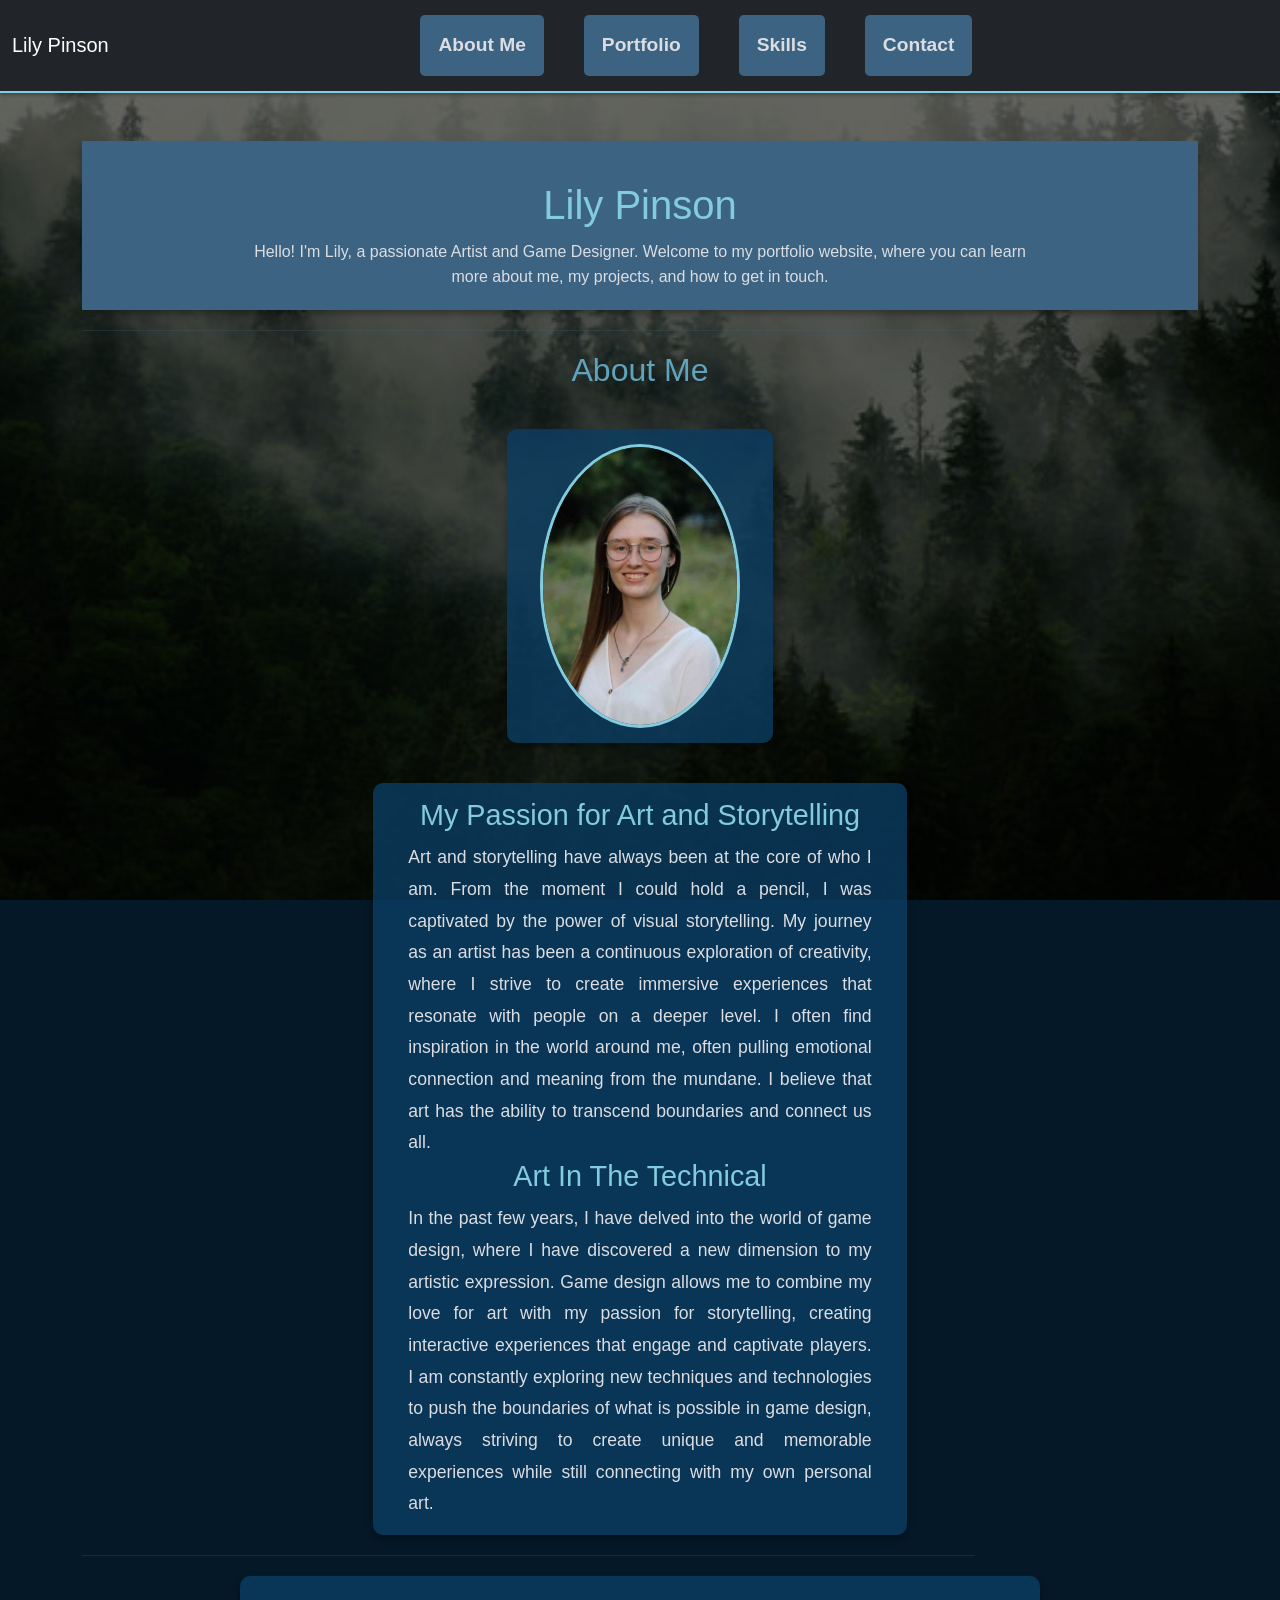
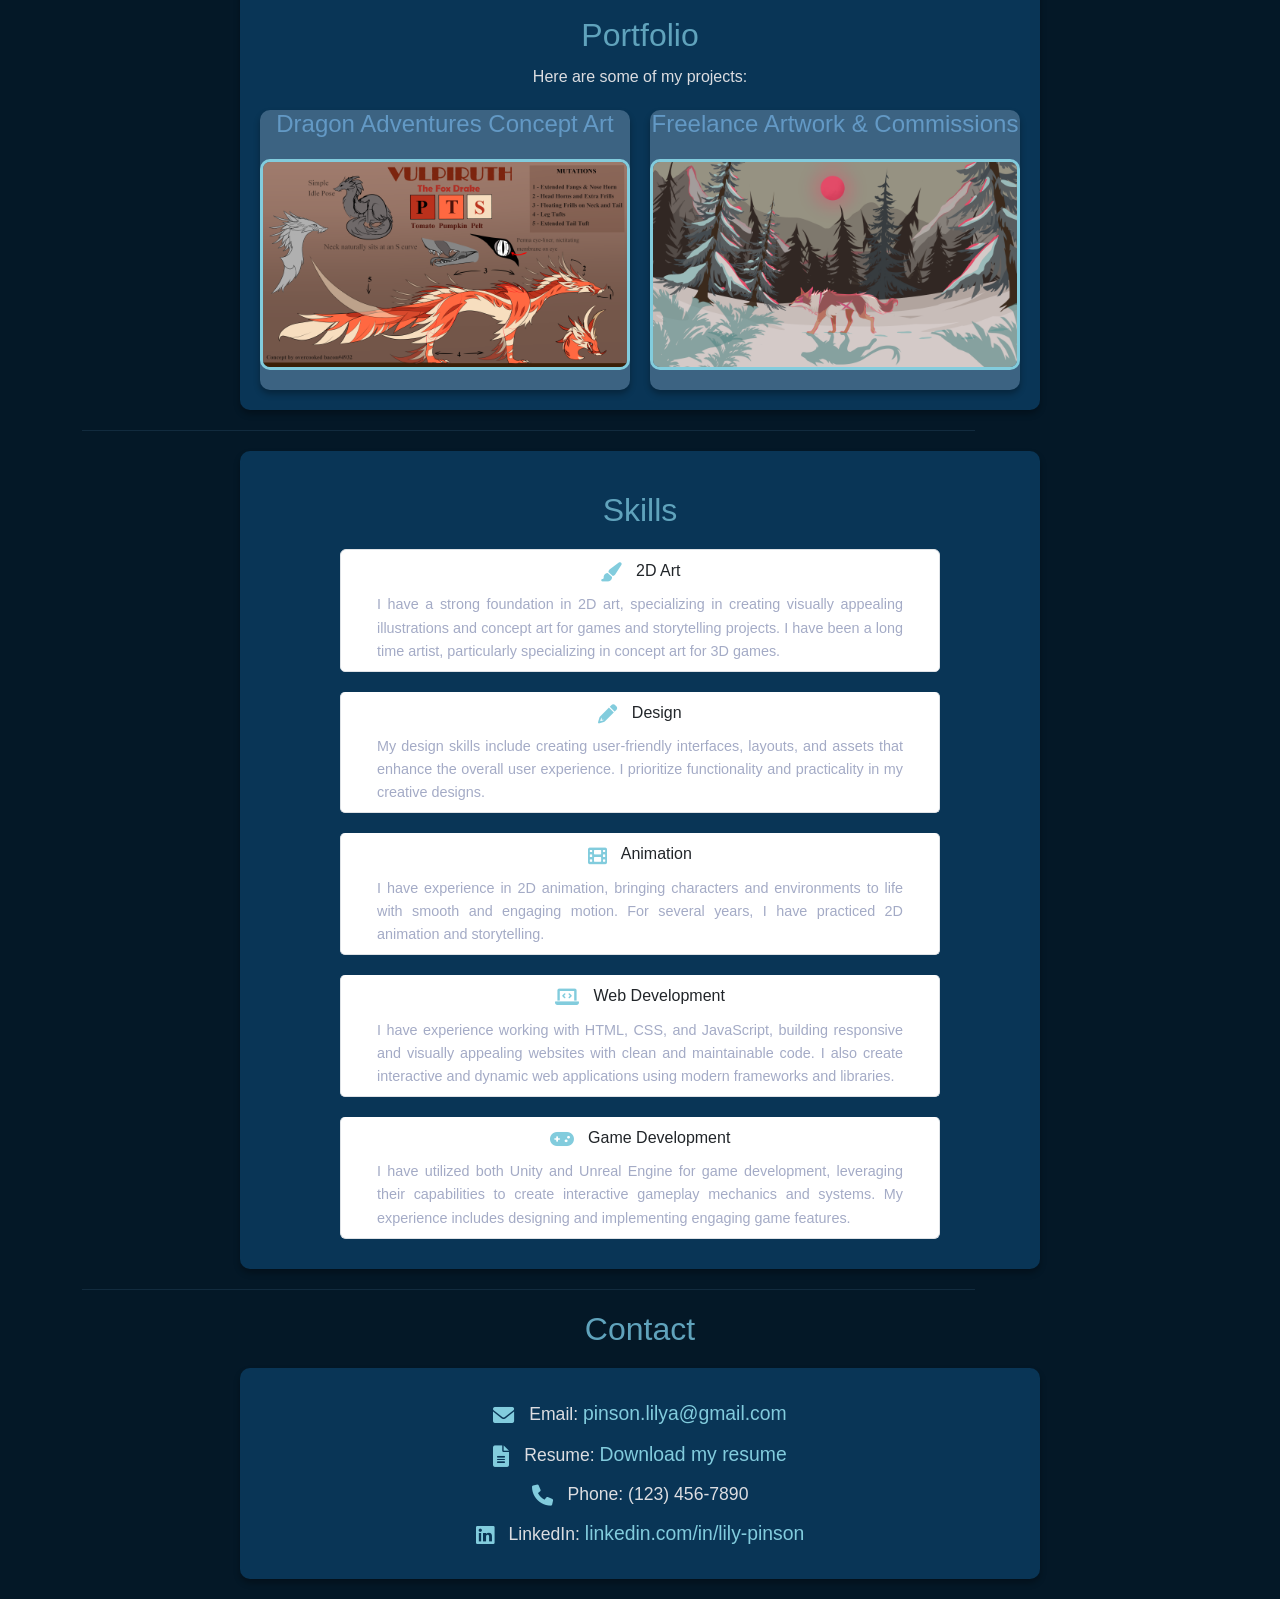
==== commit f99b8583: "Almos done" ====
--- a/index.html
+++ b/index.html
@@ -30,10 +30,10 @@
     </nav>
     <div class="container mt-5">
         <div class="content-wrapper">
-            <div class="header-block">
+            <div class="header-block text-center">
                 <h1 class="text-center">Lily Pinson</h1>
-                <h3 class="text-center">Hello! I'm Lily, a passionate Artist and Game Designer. Welcome to my portfolio
-                    website, where you can learn more about me, my projects, and how to get in touch.</h3>
+                <p class="text-center">Hello! I'm Lily, a passionate Artist and Game Designer. Welcome to my portfolio
+                    website, where you can learn more about me, my projects, and how to get in touch.</p>
             </div>
             <hr>
 
@@ -65,14 +65,27 @@
             <div class="portfolio-section">
                 <h2 id="portfolio" class="text-center">Portfolio</h2>
                 <p class="text-center">Here are some of my projects:</p>
-                <ul class="list-group">
-                    <li class="list-group-item"><a href="https://loremipsum.io/" target="_blank">Project 1</a> - Lorem
-                        ipsum dolor sit amet.</li>
-                    <li class="list-group-item"><a href="https://loremipsum.io/" target="_blank">Project 2</a> -
-                        Consectetur adipiscing elit.</li>
-                    <li class="list-group-item"><a href="https://loremipsum.io/" target="_blank">Project 3</a> - Sed do
-                        eiusmod tempor incididunt.</li>
-                </ul>
+                <div class="portfolio-grid">
+                    <div class="portfolio-item">
+                        <h3 class="portfolio-title" class="text-center">Dragon Adventures Concept Art</h3>
+                        <img src="fox-updated.png" alt="Dragon Concept Art" class="portfolio-image">
+                        <div class="portfolio-description">
+                            I have been a concept artist for Sonar Studio's <em>Dragon Adventures</em> on Roblox since
+                            2021, utilizing my skills in art to create some awesome dragon concepts that have been
+                            implemented into the game.
+                        </div>
+                    </div>
+                    <div class="portfolio-item">
+                        <h3 class="portfolio-title" class="text-center">Freelance Artwork & Commissions</h3>
+                        <img src="were-whisker(w-o).png" alt="Freelance Art" class="portfolio-image">
+                        <div class="portfolio-description">
+                            For several years, I have been a freelance artist, creating custom artwork for clients. I have
+                            worked on a variety of projects, including illustrations, character designs, and more. I
+                            have a strong foundation in 2D art, specializing in creating visually appealing illustrations.
+                        </div>
+                    </div>
+                    <!-- Add more portfolio items here as needed -->
+                </div>
             </div>
             <hr>
 
@@ -82,30 +95,32 @@
                     <li class="list-group-item">
                         <i class="fas fa-paint-brush"></i> 2D Art
                         <p class="skill-description">I have a strong foundation in 2D art, specializing in creating
-                            visually appealing illustrations and concept art for games and storytelling projects. I have 
+                            visually appealing illustrations and concept art for games and storytelling projects. I have
                             been a long time artist, particularly specializing in concept art for 3D games.</p>
                     </li>
                     <li class="list-group-item">
                         <i class="fas fa-pencil-alt"></i> Design
                         <p class="skill-description">My design skills include creating user-friendly interfaces,
-                            layouts, and assets that enhance the overall user experience. I prioritize functionality and 
+                            layouts, and assets that enhance the overall user experience. I prioritize functionality and
                             practicality in my creative designs. </p>
                     </li>
                     <li class="list-group-item">
                         <i class="fas fa-film"></i> Animation
                         <p class="skill-description">I have experience in 2D animation, bringing characters and
-                            environments to life with smooth and engaging motion. For several years, I have practiced 
+                            environments to life with smooth and engaging motion. For several years, I have practiced
                             2D animation and storytelling.</p>
                     </li>
                     <li class="list-group-item">
                         <i class="fas fa-laptop-code"></i> Web Development
-                        <p class="skill-description">I have experience working with HTML, CSS, and JavaScript, building responsive
+                        <p class="skill-description">I have experience working with HTML, CSS, and JavaScript, building
+                            responsive
                             and visually appealing websites with clean and maintainable code. I also create interactive
                             and dynamic web applications using modern frameworks and libraries.</p>
                     </li>
                     <li class="list-group-item">
                         <i class="fas fa-gamepad"></i> Game Development
-                        <p class="skill-description">I have utilized both Unity and Unreal Engine for game development, leveraging their capabilities to
+                        <p class="skill-description">I have utilized both Unity and Unreal Engine for game development,
+                            leveraging their capabilities to
                             create interactive gameplay mechanics and systems. My experience includes designing and
                             implementing engaging game features.</p>
                     </li>
@@ -115,7 +130,8 @@
 
             <h2 id="contact" class="text-center">Contact</h2>
             <div class="contact-section text-center">
-                <p><i class="fas fa-envelope"></i> Email: <a href="mailto:lily@example.com">lily@example.com</a></p>
+                <p><i class="fas fa-envelope"></i> Email: <a
+                        href="mailto:pinson.lilya@gmail.com">pinson.lilya@gmail.com</a></p>
                 <p><i class="fas fa-file-alt"></i> Resume: <a href="resume.pdf" target="_blank">Download my resume</a>
                 </p>
                 <p><i class="fas fa-phone"></i> Phone: (123) 456-7890</p>
--- a/styles.css
+++ b/styles.css
@@ -323,6 +323,10 @@
     box-shadow: 0 4px 6px rgba(0, 0, 0, 0.3); /* Subtle shadow for depth */
     margin-bottom: 20px;
     border-radius: 0; /* Remove rounded corners */
+    display: flex; /* Add flexbox for centering */
+    flex-direction: column; /* Stack content vertically */
+    align-items: center; /* Center horizontally */
+    justify-content: center; /* Center vertically */
 }
 
 .portfolio-section, .skills-section {
@@ -341,6 +345,57 @@
     font-size: 0.9em;
     color: #a4abc6; /* Light grey */
     text-align: justify; /* Justify text for better readability */
+}
+
+.portfolio-grid {
+    display: grid;
+    grid-template-columns: repeat(auto-fit, minmax(300px, 1fr)); /* Responsive grid layout */
+    gap: 20px;
+    margin-top: 20px;
+}
+
+.portfolio-item {
+    position: relative;
+    overflow: hidden;
+    border-radius: 10px;
+    box-shadow: 0 4px 6px rgba(0, 0, 0, 0.3); /* Subtle shadow for depth */
+    cursor: pointer;
+    /*height: 300px; /* Set a fixed height for uniformity */
+    background-color: #3c6382; /* Default background color */
+}
+
+.portfolio-description {
+    display: flex; /* Ensure it is visible when hovered */
+    position: absolute;
+    top: 0;
+    left: 0;
+    width: 100%;
+    height: 100%;
+    background-color: rgba(10, 61, 98, 0.9); /* Deep sea blue with transparency */
+    color: #dcdde1; /* Light grey */
+    padding: 20px;
+    text-align: center;
+    align-items: center; /* Center text vertically */
+    justify-content: center; /* Center text horizontally */
+    flex-direction: column;
+    border-radius: 10px;
+    box-shadow: 0 4px 6px rgba(0, 0, 0, 0.3); /* Subtle shadow for depth */
+    animation: fadeIn 0.3s ease-in-out;
+    z-index: 2; /* Ensure it appears above the image */
+    opacity: 0; /* Initially hidden */
+    transition: opacity 0.3s ease; /* Smooth fade-in effect */
+}
+
+.portfolio-item:hover .portfolio-description {
+    opacity: 1; /* Show description on hover */
+}
+
+.portfolio-image {
+    width: 100%;
+    object-fit: contain; /* Ensure the entire image fits within the box */
+    border-radius: 10px;
+    transition: transform 0.3s ease; /* Smooth zoom effect */
+    z-index: 1; /* Ensure it is below the description */
 }
 
 @keyframes fadeIn {
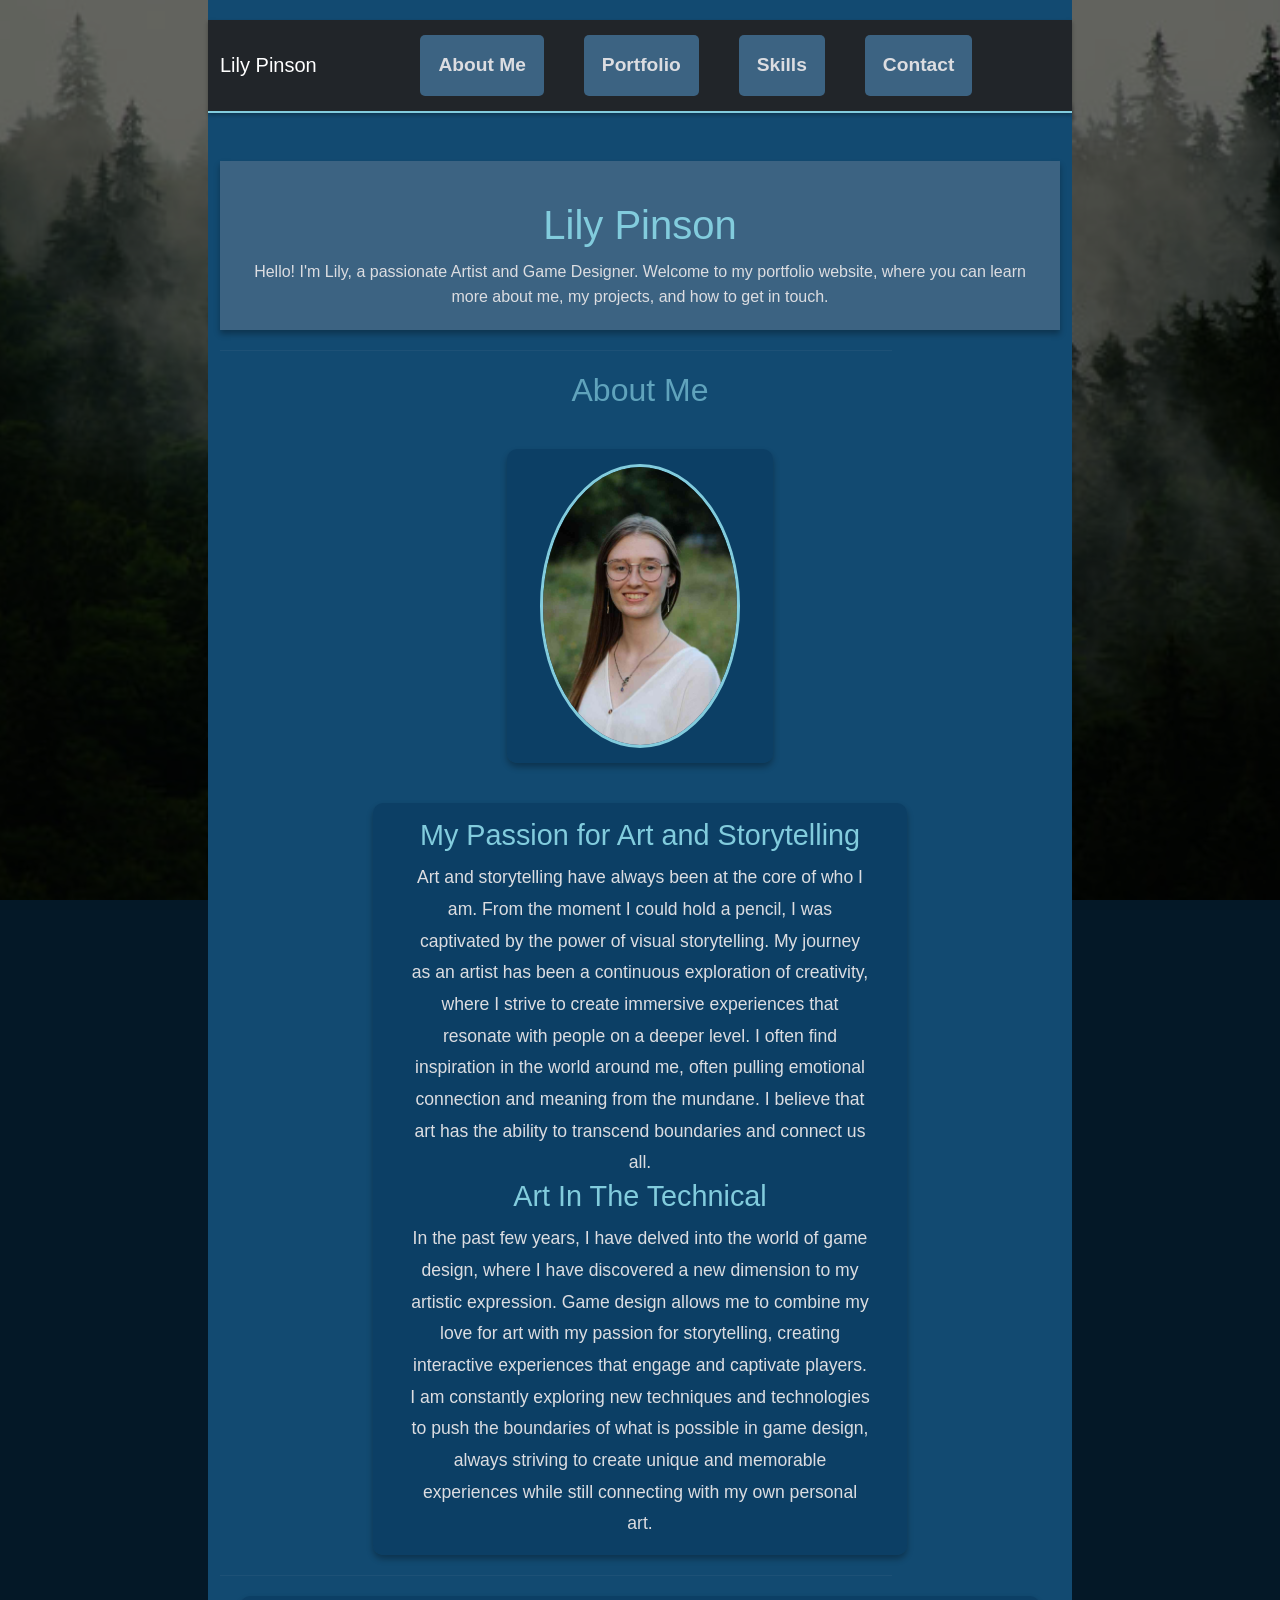
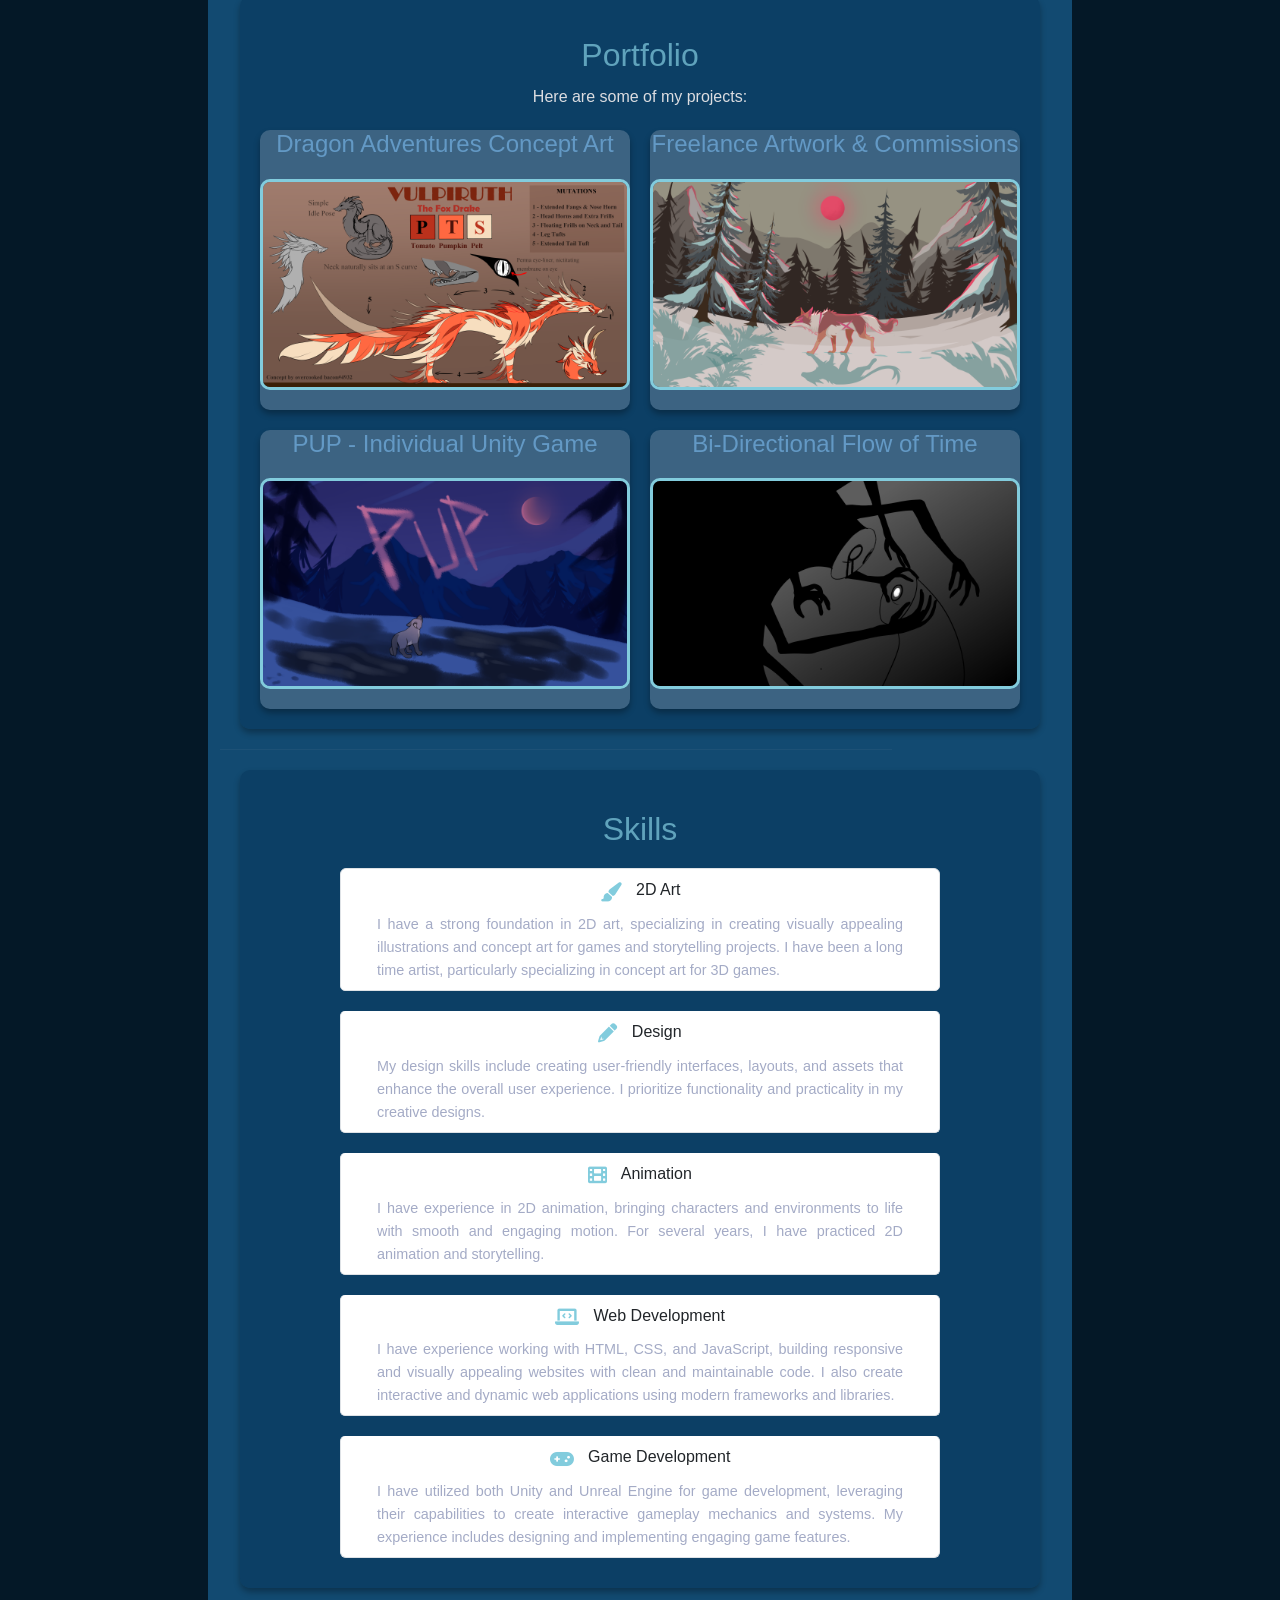
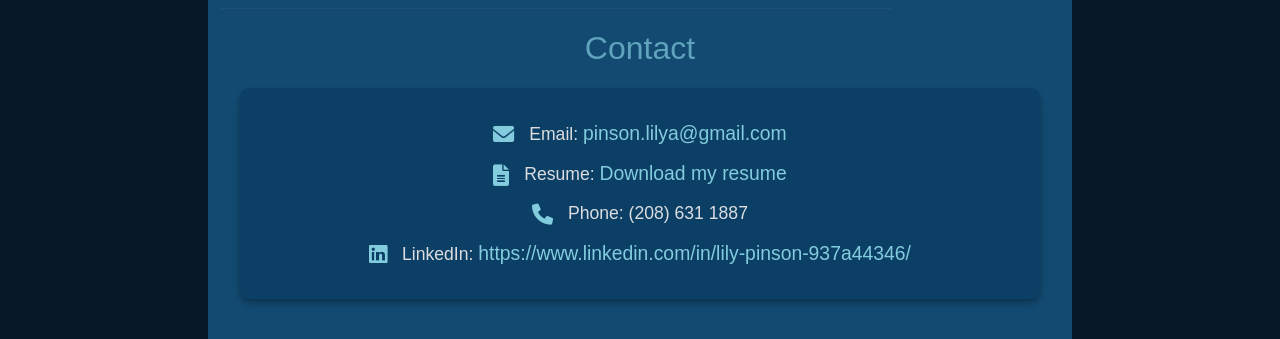
==== commit 3c0976fe: "Done" ====
--- a/index.html
+++ b/index.html
@@ -1,4 +1,4 @@
-<html>
+<html lang="en">
 
 <head>
     <title>Portfolio</title>
@@ -11,136 +11,154 @@
 </head>
 
 <body>
-    <nav class="navbar navbar-expand-lg navbar-dark bg-dark">
-        <div class="container-fluid">
-            <a class="navbar-brand" href="#">Lily Pinson</a>
-            <button class="navbar-toggler" type="button" data-bs-toggle="collapse" data-bs-target="#navbarNav"
-                aria-controls="navbarNav" aria-expanded="false" aria-label="Toggle navigation">
-                <span class="navbar-toggler-icon"></span>
-            </button>
-            <div class="collapse navbar-collapse" id="navbarNav">
-                <ul class="navbar-nav mx-auto">
-                    <li class="nav-item"><a class="nav-link" href="#about">About Me</a></li>
-                    <li class="nav-item"><a class="nav-link" href="#portfolio">Portfolio</a></li>
-                    <li class="nav-item"><a class="nav-link" href="#skills">Skills</a></li>
-                    <li class="nav-item"><a class="nav-link" href="#contact">Contact</a></li>
-                </ul>
-            </div>
-        </div>
-    </nav>
-    <div class="container mt-5">
-        <div class="content-wrapper">
-            <div class="header-block text-center">
-                <h1 class="text-center">Lily Pinson</h1>
-                <p class="text-center">Hello! I'm Lily, a passionate Artist and Game Designer. Welcome to my portfolio
-                    website, where you can learn more about me, my projects, and how to get in touch.</p>
-            </div>
-            <hr>
-
-            <h2 id="about" class="text-center">About Me</h2>
-            <div class="about-section row">
-                <div class="col-md-4 text-center">
-                    <img src="profile.jpg" alt="Profile Picture" class="img-fluid rounded-circle">
-                </div>
-                <div class="col-md-8">
-                    <h3>My Passion for Art and Storytelling</h3>
-                    <p>Art and storytelling have always been at the core of who I am. From the moment I could hold a
-                        pencil, I was captivated by the power of visual storytelling. My journey as an artist has been a
-                        continuous exploration of creativity, where I strive to create immersive experiences that
-                        resonate with people on a deeper level. I often find inspiration in the world around me, often
-                        pulling emotional connection and meaning from the mundane. I believe that art has the ability to
-                        transcend boundaries and connect us all.</p>
-
-                    <h3>Art In The Technical</h3>
-                    <p>In the past few years, I have delved into the world of game design, where I have discovered a new
-                        dimension to my artistic expression. Game design allows me to combine my love for art with my
-                        passion for storytelling, creating interactive experiences that engage and captivate players. I
-                        am constantly exploring new techniques and technologies to push the boundaries of what is
-                        possible in game design, always striving to create unique and memorable experiences while still
-                        connecting with my own personal art.</p>
+    <div class="main-wrapper">
+        <nav class="navbar navbar-expand-lg navbar-dark bg-dark">
+            <div class="container-fluid">
+                <a class="navbar-brand" href="#">Lily Pinson</a>
+                <button class="navbar-toggler" type="button" data-bs-toggle="collapse" data-bs-target="#navbarNav"
+                    aria-controls="navbarNav" aria-expanded="false" aria-label="Toggle navigation">
+                    <span class="navbar-toggler-icon"></span>
+                </button>
+                <div class="collapse navbar-collapse" id="navbarNav">
+                    <ul class="navbar-nav mx-auto">
+                        <li class="nav-item"><a class="nav-link" href="#about">About Me</a></li>
+                        <li class="nav-item"><a class="nav-link" href="#portfolio">Portfolio</a></li>
+                        <li class="nav-item"><a class="nav-link" href="#skills">Skills</a></li>
+                        <li class="nav-item"><a class="nav-link" href="#contact">Contact</a></li>
+                    </ul>
                 </div>
             </div>
-            <hr>
+        </nav>
+        <div class="container mt-5">
+            <div class="content-wrapper">
+                <div class="header-block text-center">
+                    <h1 class="text-center">Lily Pinson</h1>
+                    <p class="text-center">Hello! I'm Lily, a passionate Artist and Game Designer. Welcome to my portfolio
+                        website, where you can learn more about me, my projects, and how to get in touch.</p>
+                </div>
+                <hr>
 
-            <div class="portfolio-section">
-                <h2 id="portfolio" class="text-center">Portfolio</h2>
-                <p class="text-center">Here are some of my projects:</p>
-                <div class="portfolio-grid">
-                    <div class="portfolio-item">
-                        <h3 class="portfolio-title" class="text-center">Dragon Adventures Concept Art</h3>
-                        <img src="fox-updated.png" alt="Dragon Concept Art" class="portfolio-image">
-                        <div class="portfolio-description">
-                            I have been a concept artist for Sonar Studio's <em>Dragon Adventures</em> on Roblox since
-                            2021, utilizing my skills in art to create some awesome dragon concepts that have been
-                            implemented into the game.
+                <h2 id="about" class="text-center">About Me</h2>
+                <div class="about-section row">
+                    <div class="col-md-4 text-center">
+                        <img src="profile.jpg" alt="Profile Picture" class="img-fluid rounded-circle">
+                    </div>
+                    <div class="col-md-8">
+                        <h3>My Passion for Art and Storytelling</h3>
+                        <p>Art and storytelling have always been at the core of who I am. From the moment I could hold a
+                            pencil, I was captivated by the power of visual storytelling. My journey as an artist has been a
+                            continuous exploration of creativity, where I strive to create immersive experiences that
+                            resonate with people on a deeper level. I often find inspiration in the world around me, often
+                            pulling emotional connection and meaning from the mundane. I believe that art has the ability to
+                            transcend boundaries and connect us all.</p>
+
+                        <h3>Art In The Technical</h3>
+                        <p>In the past few years, I have delved into the world of game design, where I have discovered a new
+                            dimension to my artistic expression. Game design allows me to combine my love for art with my
+                            passion for storytelling, creating interactive experiences that engage and captivate players. I
+                            am constantly exploring new techniques and technologies to push the boundaries of what is
+                            possible in game design, always striving to create unique and memorable experiences while still
+                            connecting with my own personal art.</p>
+                    </div>
+                </div>
+                <hr>
+
+                <div class="portfolio-section">
+                    <h2 id="portfolio" class="text-center">Portfolio</h2>
+                    <p class="text-center">Here are some of my projects:</p>
+                    <div class="portfolio-grid">
+                        <div class="portfolio-item">
+                            <h3 class="portfolio-title" class="text-center">Dragon Adventures Concept Art</h3>
+                            <img src="fox-updated.png" alt="Dragon Concept Art" class="portfolio-image">
+                            <div class="portfolio-description">
+                                I have been a concept artist for Sonar Studio's <em>Dragon Adventures</em> on Roblox since
+                                2021, utilizing my skills in art to create some awesome dragon concepts that have been
+                                implemented into the game.
+                            </div>
                         </div>
+                        <div class="portfolio-item">
+                            <h3 class="portfolio-title" class="text-center">Freelance Artwork & Commissions</h3>
+                            <img src="were-whisker(w-o).png" alt="Freelance Art" class="portfolio-image">
+                            <div class="portfolio-description">
+                                For several years, I have been a freelance artist, creating custom artwork for clients. I have
+                                worked on a variety of projects, including illustrations, character designs, and more. I
+                                have a strong foundation in 2D art, specializing in creating visually appealing illustrations.
+                            </div>
+                        </div>
+                        <div class="portfolio-item">
+                            <h3 class="portfolio-title" class="text-center">PUP - Individual Unity Game</h3>
+                            <img src="titlecard.png" alt="PUP" class="portfolio-image">
+                            <div class="portfolio-description">
+                                PUP was the first individual game I created in Unity in 2023. It is a 2D platformer where you play as a lost 
+                                coyote pup who is trying to find their way home. The game features a unique art style and engaging gameplay mechanics.
+                            </div>
+                        </div>
+                        <div class="portfolio-item">
+                            <h3 class="portfolio-title" class="text-center">Bi-Directional Flow of Time</h3>
+                            <img src="intro 6.png" alt="BD Flow of Time" class="portfolio-image">
+                            <div class="portfolio-description">
+                                In the Spring of 2024, I created a game called <em>Bi-Directional Flow of Time</em> with a group of 
+                                team members. I was the lead designer and artist for the project, creating the art style and managing storyboarding.
+                            </div>
+                        </div>
+                        <!-- Add more portfolio items here as needed -->
                     </div>
-                    <div class="portfolio-item">
-                        <h3 class="portfolio-title" class="text-center">Freelance Artwork & Commissions</h3>
-                        <img src="were-whisker(w-o).png" alt="Freelance Art" class="portfolio-image">
-                        <div class="portfolio-description">
-                            For several years, I have been a freelance artist, creating custom artwork for clients. I have
-                            worked on a variety of projects, including illustrations, character designs, and more. I
-                            have a strong foundation in 2D art, specializing in creating visually appealing illustrations.
-                        </div>
-                    </div>
-                    <!-- Add more portfolio items here as needed -->
                 </div>
-            </div>
-            <hr>
+                <hr>
 
-            <div class="skills-section">
-                <h2 id="skills" class="text-center">Skills</h2>
-                <ul class="list-group">
-                    <li class="list-group-item">
-                        <i class="fas fa-paint-brush"></i> 2D Art
-                        <p class="skill-description">I have a strong foundation in 2D art, specializing in creating
-                            visually appealing illustrations and concept art for games and storytelling projects. I have
-                            been a long time artist, particularly specializing in concept art for 3D games.</p>
-                    </li>
-                    <li class="list-group-item">
-                        <i class="fas fa-pencil-alt"></i> Design
-                        <p class="skill-description">My design skills include creating user-friendly interfaces,
-                            layouts, and assets that enhance the overall user experience. I prioritize functionality and
-                            practicality in my creative designs. </p>
-                    </li>
-                    <li class="list-group-item">
-                        <i class="fas fa-film"></i> Animation
-                        <p class="skill-description">I have experience in 2D animation, bringing characters and
-                            environments to life with smooth and engaging motion. For several years, I have practiced
-                            2D animation and storytelling.</p>
-                    </li>
-                    <li class="list-group-item">
-                        <i class="fas fa-laptop-code"></i> Web Development
-                        <p class="skill-description">I have experience working with HTML, CSS, and JavaScript, building
-                            responsive
-                            and visually appealing websites with clean and maintainable code. I also create interactive
-                            and dynamic web applications using modern frameworks and libraries.</p>
-                    </li>
-                    <li class="list-group-item">
-                        <i class="fas fa-gamepad"></i> Game Development
-                        <p class="skill-description">I have utilized both Unity and Unreal Engine for game development,
-                            leveraging their capabilities to
-                            create interactive gameplay mechanics and systems. My experience includes designing and
-                            implementing engaging game features.</p>
-                    </li>
-                </ul>
-            </div>
-            <hr>
+                <div class="skills-section">
+                    <h2 id="skills" class="text-center">Skills</h2>
+                    <ul class="list-group">
+                        <li class="list-group-item">
+                            <i class="fas fa-paint-brush"></i> 2D Art
+                            <p class="skill-description">I have a strong foundation in 2D art, specializing in creating
+                                visually appealing illustrations and concept art for games and storytelling projects. I have
+                                been a long time artist, particularly specializing in concept art for 3D games.</p>
+                        </li>
+                        <li class="list-group-item">
+                            <i class="fas fa-pencil-alt"></i> Design
+                            <p class="skill-description">My design skills include creating user-friendly interfaces,
+                                layouts, and assets that enhance the overall user experience. I prioritize functionality and
+                                practicality in my creative designs. </p>
+                        </li>
+                        <li class="list-group-item">
+                            <i class="fas fa-film"></i> Animation
+                            <p class="skill-description">I have experience in 2D animation, bringing characters and
+                                environments to life with smooth and engaging motion. For several years, I have practiced
+                                2D animation and storytelling.</p>
+                        </li>
+                        <li class="list-group-item">
+                            <i class="fas fa-laptop-code"></i> Web Development
+                            <p class="skill-description">I have experience working with HTML, CSS, and JavaScript, building
+                                responsive
+                                and visually appealing websites with clean and maintainable code. I also create interactive
+                                and dynamic web applications using modern frameworks and libraries.</p>
+                        </li>
+                        <li class="list-group-item">
+                            <i class="fas fa-gamepad"></i> Game Development
+                            <p class="skill-description">I have utilized both Unity and Unreal Engine for game development,
+                                leveraging their capabilities to
+                                create interactive gameplay mechanics and systems. My experience includes designing and
+                                implementing engaging game features.</p>
+                        </li>
+                    </ul>
+                </div>
+                <hr>
 
-            <h2 id="contact" class="text-center">Contact</h2>
-            <div class="contact-section text-center">
-                <p><i class="fas fa-envelope"></i> Email: <a
-                        href="mailto:pinson.lilya@gmail.com">pinson.lilya@gmail.com</a></p>
-                <p><i class="fas fa-file-alt"></i> Resume: <a href="resume.pdf" target="_blank">Download my resume</a>
-                </p>
-                <p><i class="fas fa-phone"></i> Phone: (123) 456-7890</p>
-                <p><i class="fab fa-linkedin"></i> LinkedIn: <a href="https://linkedin.com/in/lily-pinson"
-                        target="_blank">linkedin.com/in/lily-pinson</a></p>
+                <h2 id="contact" class="text-center">Contact</h2>
+                <div class="contact-section text-center">
+                    <p><i class="fas fa-envelope"></i> Email: <a
+                            href="mailto:pinson.lilya@gmail.com">pinson.lilya@gmail.com</a></p>
+                    <p><i class="fas fa-file-alt"></i> Resume: <a href="Lily_Pinson_Resume.pdf" target="_blank">Download my resume</a>
+                    </p>
+                    <p><i class="fas fa-phone"></i> Phone: (208) 631 1887</p>
+                    <p><i class="fab fa-linkedin"></i> LinkedIn: <a href="https://www.linkedin.com/in/lily-pinson-937a44346/"
+                            target="_blank">https://www.linkedin.com/in/lily-pinson-937a44346/</a></p>
+                </div>
             </div>
         </div>
     </div>
-    <script src="https://cdn.jsdelivr.net/npm/bootstrap@5.3.0-alpha3/dist/js/bootstrap.bundle.min.js"></script>
+    <script src="/npm/bootstrap@5.3.0-alpha3/dist/js/bootstrap.bundle.min.js" defer></script>
     <!-- Bootstrap JS -->
 </body>
 
--- a/styles.css
+++ b/styles.css
@@ -160,7 +160,7 @@
     align-items: center; /* Center content horizontally */
     text-align: center; /* Ensure text is centered */
     gap: 20px;
-    max-width: 800px;
+    max-width: 800px; 
     margin: 20px auto;
     position: relative; /* Ensure content is above the overlay */
     z-index: 1;
@@ -202,7 +202,7 @@
     color: #dcdde1; /* Light grey */
     font-size: 1.1em;
     line-height: 1.8;
-    text-align: justify; /* Justify text for better readability */
+    /*text-align: justify; /* Justify text for better readability */
 }
 
 .contact-section {
@@ -396,6 +396,12 @@
     border-radius: 10px;
     transition: transform 0.3s ease; /* Smooth zoom effect */
     z-index: 1; /* Ensure it is below the description */
+}
+
+.main-wrapper {
+    background-color: #124a71; /* Solid dark blue background */
+    min-height: 100vh; /* Ensure it covers the full viewport height */
+    padding: 20px 0; /* Add some padding around the content */
 }
 
 @keyframes fadeIn {
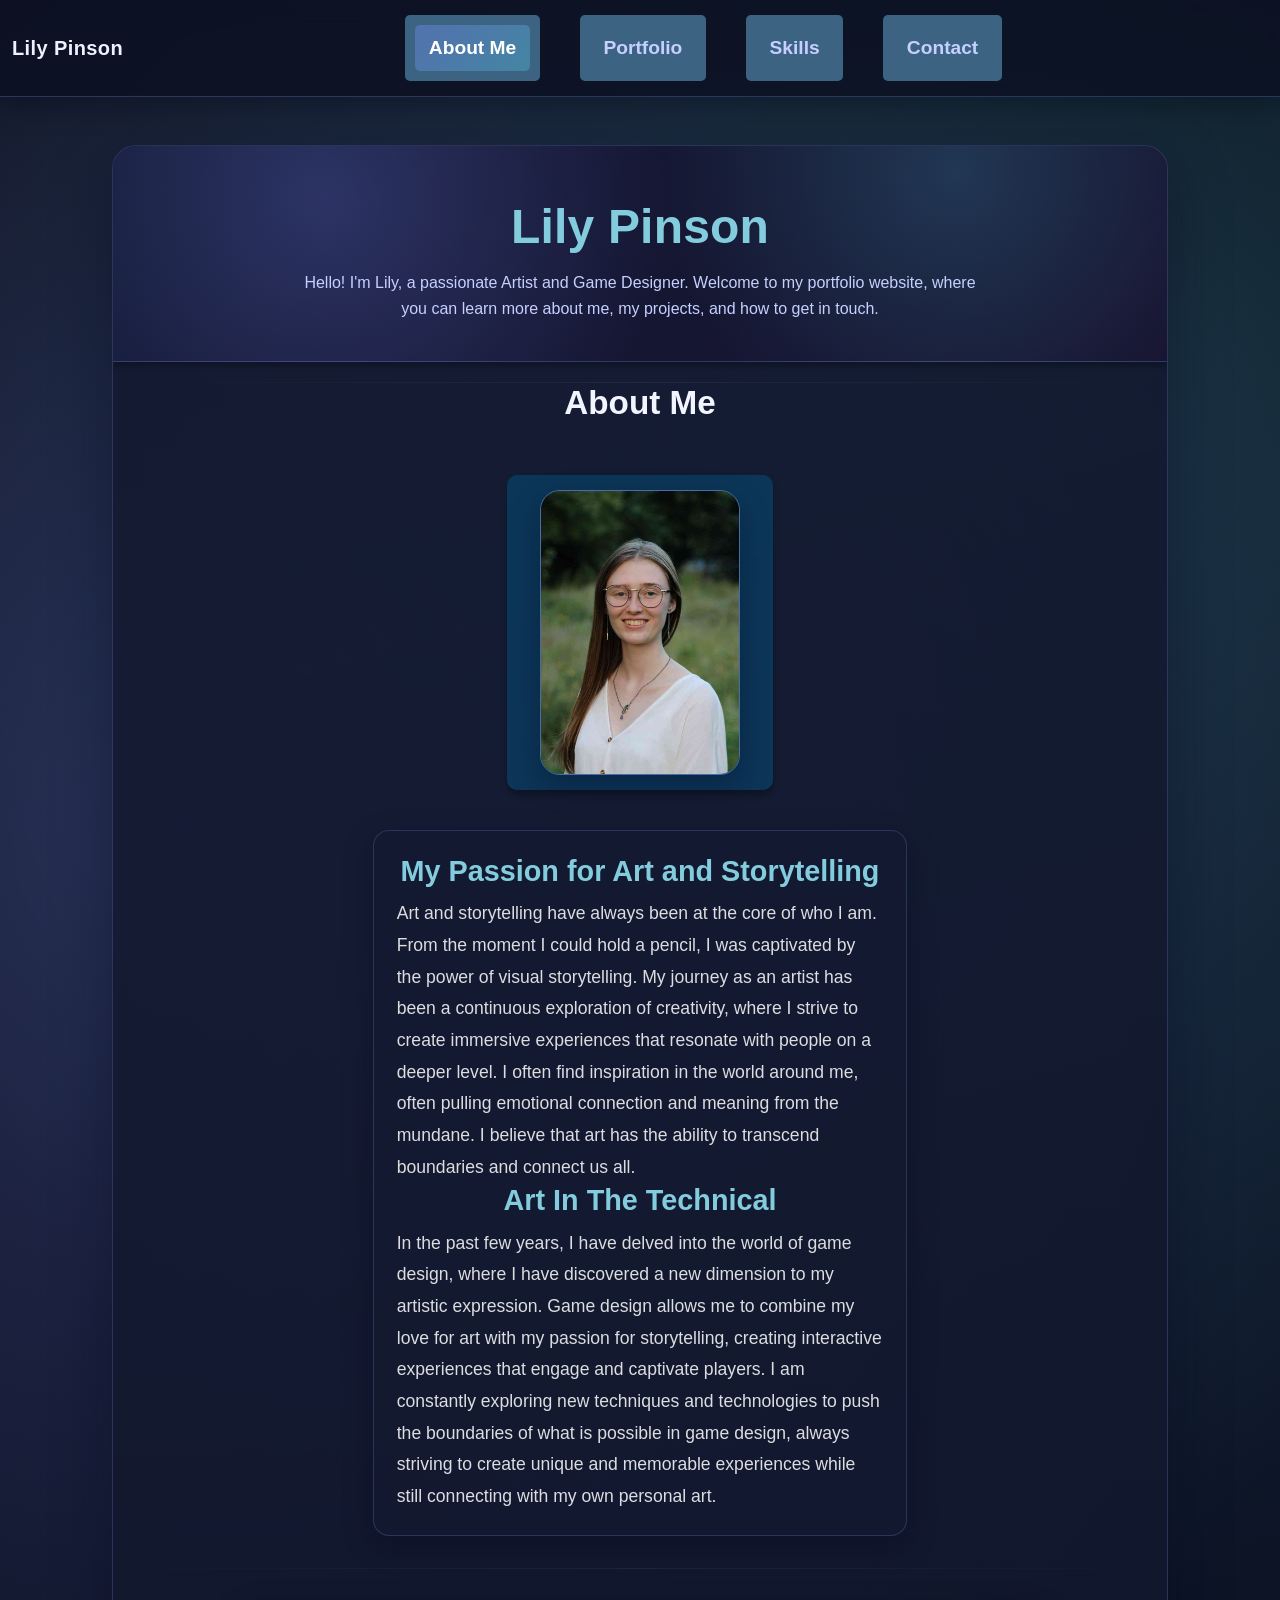
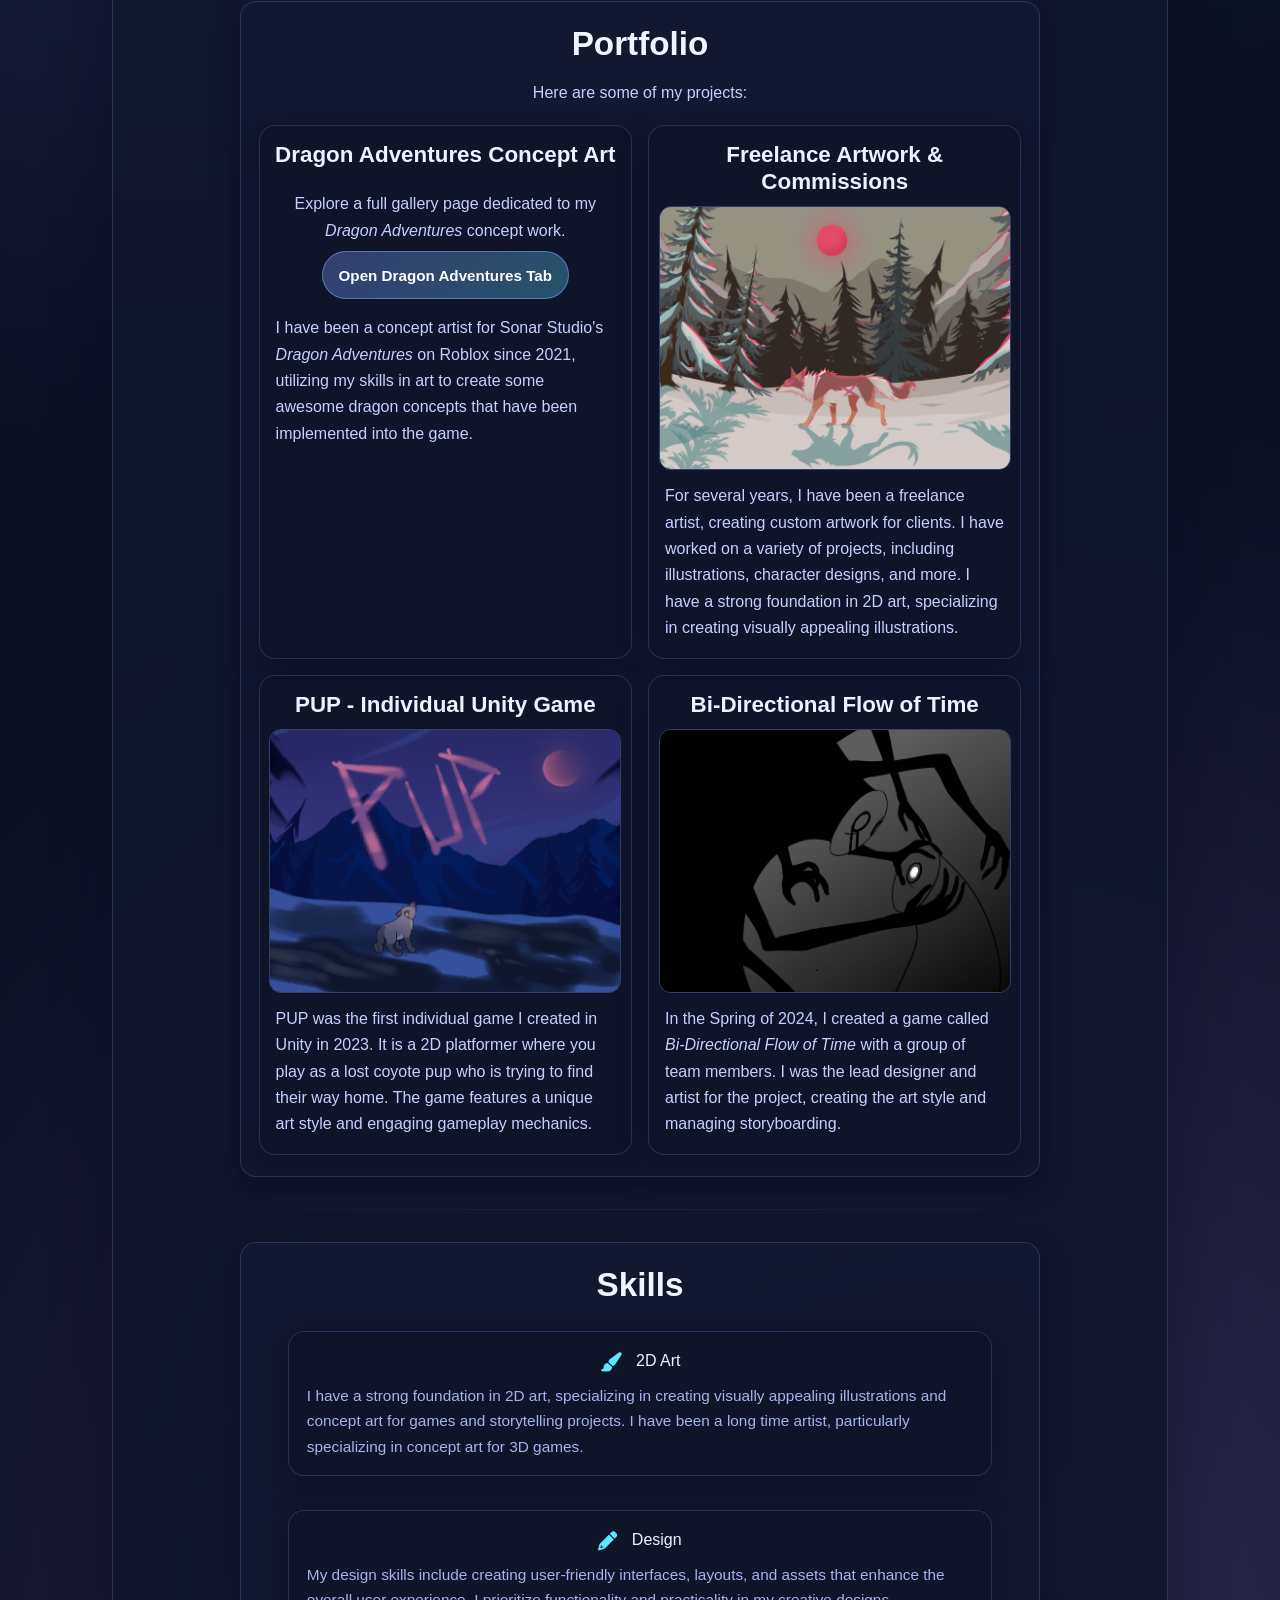
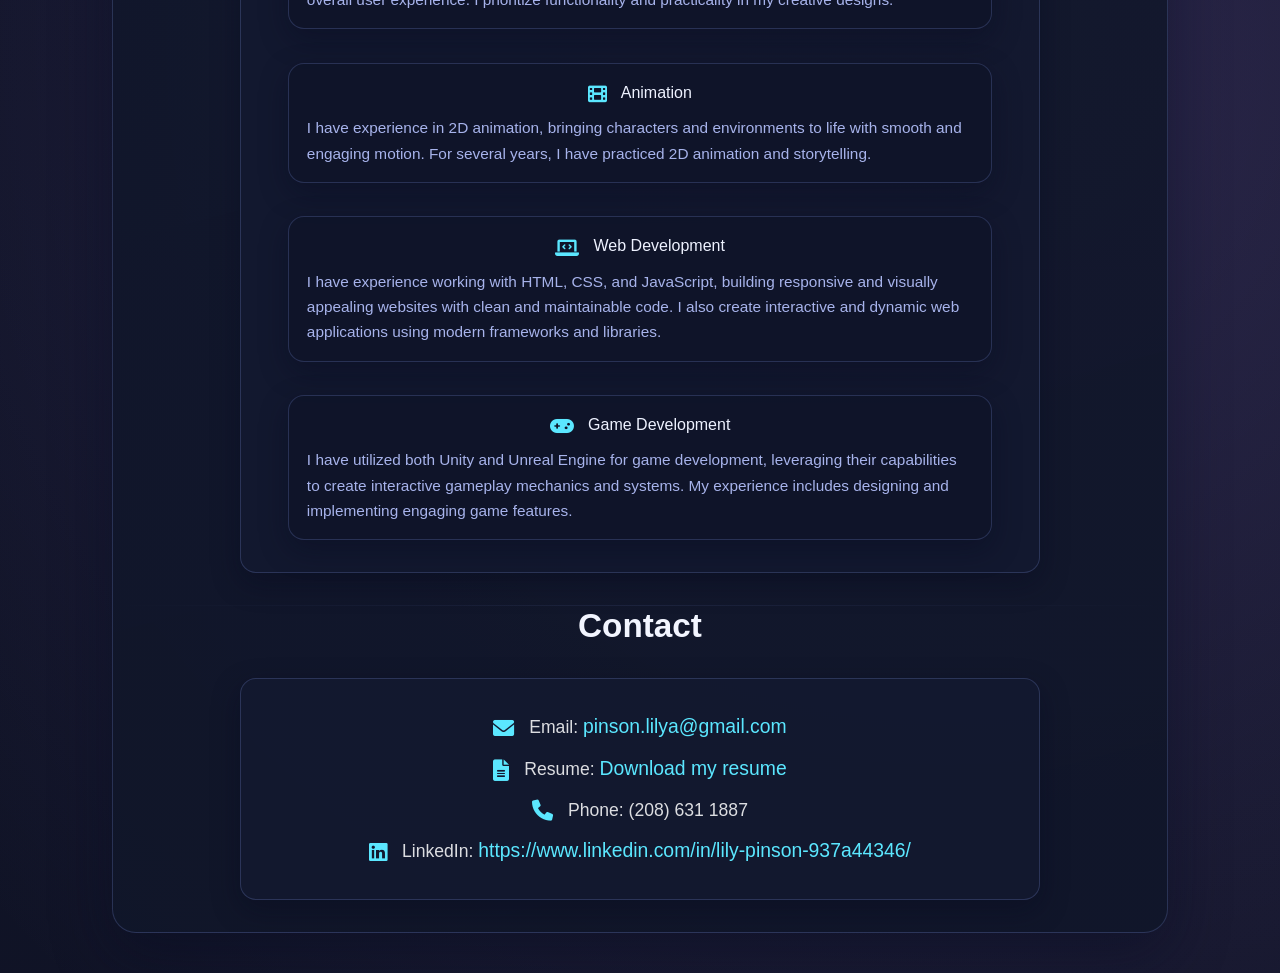
==== commit 5b861c7a: "updated CSS, added tab for dragon adventures work" ====
--- a/index.html
+++ b/index.html
@@ -1,6 +1,7 @@
 <html lang="en">
 
 <head>
+    <meta charset="UTF-8">
     <title>Portfolio</title>
     <meta name="viewport" content="width=device-width, initial-scale=1"> <!-- Responsive meta tag -->
     <link href="https://cdn.jsdelivr.net/npm/bootstrap@5.3.0-alpha3/dist/css/bootstrap.min.css" rel="stylesheet">
@@ -68,8 +69,11 @@
                     <p class="text-center">Here are some of my projects:</p>
                     <div class="portfolio-grid">
                         <div class="portfolio-item">
-                            <h3 class="portfolio-title" class="text-center">Dragon Adventures Concept Art</h3>
-                            <img src="fox-updated.png" alt="Dragon Concept Art" class="portfolio-image">
+                            <h3 class="portfolio-title text-center">Dragon Adventures Concept Art</h3>
+                            <div class="dragon-callout text-center">
+                                <p>Explore a full gallery page dedicated to my <em>Dragon Adventures</em> concept work.</p>
+                                <a class="project-link-btn" href="dragon-adventures.html" target="_blank" rel="noopener noreferrer">Open Dragon Adventures Tab</a>
+                            </div>
                             <div class="portfolio-description">
                                 I have been a concept artist for Sonar Studio's <em>Dragon Adventures</em> on Roblox since
                                 2021, utilizing my skills in art to create some awesome dragon concepts that have been
@@ -77,7 +81,7 @@
                             </div>
                         </div>
                         <div class="portfolio-item">
-                            <h3 class="portfolio-title" class="text-center">Freelance Artwork & Commissions</h3>
+                            <h3 class="portfolio-title text-center">Freelance Artwork & Commissions</h3>
                             <img src="were-whisker(w-o).png" alt="Freelance Art" class="portfolio-image">
                             <div class="portfolio-description">
                                 For several years, I have been a freelance artist, creating custom artwork for clients. I have
@@ -86,7 +90,7 @@
                             </div>
                         </div>
                         <div class="portfolio-item">
-                            <h3 class="portfolio-title" class="text-center">PUP - Individual Unity Game</h3>
+                            <h3 class="portfolio-title text-center">PUP - Individual Unity Game</h3>
                             <img src="titlecard.png" alt="PUP" class="portfolio-image">
                             <div class="portfolio-description">
                                 PUP was the first individual game I created in Unity in 2023. It is a 2D platformer where you play as a lost 
@@ -94,7 +98,7 @@
                             </div>
                         </div>
                         <div class="portfolio-item">
-                            <h3 class="portfolio-title" class="text-center">Bi-Directional Flow of Time</h3>
+                            <h3 class="portfolio-title text-center">Bi-Directional Flow of Time</h3>
                             <img src="intro 6.png" alt="BD Flow of Time" class="portfolio-image">
                             <div class="portfolio-description">
                                 In the Spring of 2024, I created a game called <em>Bi-Directional Flow of Time</em> with a group of 
@@ -149,7 +153,7 @@
                 <div class="contact-section text-center">
                     <p><i class="fas fa-envelope"></i> Email: <a
                             href="mailto:pinson.lilya@gmail.com">pinson.lilya@gmail.com</a></p>
-                    <p><i class="fas fa-file-alt"></i> Resume: <a href="Lily_Pinson_Resume.pdf" target="_blank">Download my resume</a>
+                    <p><i class="fas fa-file-alt"></i> Resume: <a href="Lily_Pinson_Resume-1.pdf" target="_blank">Download my resume</a>
                     </p>
                     <p><i class="fas fa-phone"></i> Phone: (208) 631 1887</p>
                     <p><i class="fab fa-linkedin"></i> LinkedIn: <a href="https://www.linkedin.com/in/lily-pinson-937a44346/"
@@ -158,7 +162,8 @@
             </div>
         </div>
     </div>
-    <script src="/npm/bootstrap@5.3.0-alpha3/dist/js/bootstrap.bundle.min.js" defer></script>
+    <script src="https://cdn.jsdelivr.net/npm/bootstrap@5.3.0-alpha3/dist/js/bootstrap.bundle.min.js" defer></script>
+    <script src="script.js" defer></script>
     <!-- Bootstrap JS -->
 </body>
 
--- a/styles.css
+++ b/styles.css
@@ -423,3 +423,530 @@
         background-position: center 100%;
     }
 }
+
+/* ===== 2026 Refresh: Sleek responsive redesign ===== */
+:root {
+    --bg-900: #090b14;
+    --bg-800: #111427;
+    --card: rgba(20, 26, 48, 0.84);
+    --card-border: rgba(142, 166, 255, 0.2);
+    --text-100: #eef2ff;
+    --text-200: #c6d0ff;
+    --text-300: #a7b3eb;
+    --accent-1: #7c8cff;
+    --accent-2: #5be7ff;
+    --accent-3: #b388ff;
+    --radius-md: 16px;
+    --radius-lg: 24px;
+    --shadow-soft: 0 10px 28px rgba(6, 10, 30, 0.35);
+    --shadow-strong: 0 20px 60px rgba(7, 12, 33, 0.45);
+    --container-width: 1080px;
+}
+
+* {
+    box-sizing: border-box;
+}
+
+html {
+    scroll-behavior: smooth;
+}
+
+body {
+    margin: 0;
+    font-family: "Inter", "Segoe UI", Arial, sans-serif;
+    line-height: 1.65;
+    color: var(--text-100);
+    display: block;
+    min-height: 100vh;
+    background:
+        radial-gradient(circle at 14% 20%, rgba(124, 140, 255, 0.24), transparent 36%),
+        radial-gradient(circle at 84% 10%, rgba(91, 231, 255, 0.16), transparent 34%),
+        radial-gradient(circle at 74% 78%, rgba(179, 136, 255, 0.18), transparent 38%),
+        linear-gradient(160deg, var(--bg-900), #0b1022 44%, var(--bg-800));
+    background-attachment: scroll;
+}
+
+body::before {
+    content: none;
+}
+
+.main-wrapper {
+    background: transparent;
+    min-height: 100vh;
+    padding: 0;
+}
+
+.container {
+    width: min(94%, var(--container-width));
+    margin: 0 auto;
+}
+
+.navbar {
+    position: sticky;
+    top: 0;
+    z-index: 1000;
+    width: 100%;
+    background: rgba(11, 15, 32, 0.78) !important;
+    border-bottom: 1px solid rgba(140, 164, 255, 0.25);
+    backdrop-filter: blur(12px);
+    box-shadow: 0 8px 26px rgba(3, 7, 19, 0.35);
+}
+
+.navbar-brand {
+    font-weight: 700;
+    letter-spacing: 0.4px;
+    color: var(--text-100) !important;
+}
+
+.navbar-toggler {
+    border-color: rgba(145, 160, 255, 0.55) !important;
+}
+
+.nav-link {
+    color: var(--text-200) !important;
+    font-weight: 500;
+    border-radius: 999px;
+    padding: 0.45rem 0.85rem !important;
+    transition: color 0.2s ease, background-color 0.2s ease, transform 0.2s ease;
+}
+
+.nav-link:hover,
+.nav-link:focus {
+    color: #ffffff !important;
+    background: rgba(124, 140, 255, 0.18);
+    transform: translateY(-1px);
+}
+
+.nav-link.active {
+    color: #ffffff !important;
+    background: linear-gradient(135deg, rgba(124, 140, 255, 0.36), rgba(91, 231, 255, 0.26));
+}
+
+.content-wrapper {
+    margin-top: 1.5rem;
+    margin-bottom: 2.5rem;
+    border: 1px solid var(--card-border);
+    border-radius: var(--radius-lg);
+    background: linear-gradient(165deg, rgba(19, 25, 48, 0.86), rgba(16, 22, 41, 0.9));
+    box-shadow: var(--shadow-strong);
+    overflow: hidden;
+    transform: none !important;
+}
+
+.header-block {
+    padding: 3.25rem 1.2rem 2.4rem;
+    width: 100%;
+    background:
+        radial-gradient(circle at 20% 24%, rgba(124, 140, 255, 0.24), transparent 40%),
+        radial-gradient(circle at 80% 12%, rgba(91, 231, 255, 0.16), transparent 34%),
+        linear-gradient(135deg, rgba(18, 25, 53, 0.94), rgba(24, 18, 48, 0.86));
+    border-bottom: 1px solid rgba(137, 158, 255, 0.22);
+}
+
+h1,
+h2,
+h3 {
+    margin-top: 0;
+    line-height: 1.2;
+}
+
+h1 {
+    font-size: clamp(2rem, 4vw, 3rem);
+    font-weight: 800;
+    letter-spacing: 0.2px;
+    margin-bottom: 0.9rem;
+}
+
+h2 {
+    font-size: clamp(1.55rem, 2.6vw, 2.1rem);
+    font-weight: 700;
+    color: #f2f5ff;
+    margin-bottom: 1rem;
+}
+
+h3 {
+    font-size: clamp(1.1rem, 2vw, 1.4rem);
+    font-weight: 650;
+    color: var(--text-100);
+}
+
+p {
+    color: var(--text-200);
+    max-width: 78ch;
+    margin-inline: auto;
+}
+
+hr {
+    border: 0;
+    height: 1px;
+    margin: 0;
+    width: 100%;
+    background: linear-gradient(90deg, transparent, rgba(145, 167, 255, 0.35), transparent);
+}
+
+.about-section,
+.portfolio-section,
+.skills-section,
+.contact-section {
+    width: min(94%, 980px);
+    margin: 2rem auto;
+}
+
+.about-section > div:nth-child(2) {
+    background: var(--card);
+    border: 1px solid var(--card-border);
+    border-radius: var(--radius-md);
+    padding: 1.4rem;
+    box-shadow: var(--shadow-soft);
+}
+
+.about-section p {
+    text-align: left;
+}
+
+.about-section img {
+    width: min(240px, 70vw);
+    border-radius: 20px !important;
+    border: 1px solid rgba(140, 166, 255, 0.48);
+    box-shadow: var(--shadow-soft);
+}
+
+.portfolio-section,
+.skills-section,
+.contact-section {
+    background: var(--card);
+    border: 1px solid var(--card-border);
+    border-radius: var(--radius-md);
+    box-shadow: var(--shadow-soft);
+    padding: 1.35rem 1.1rem;
+}
+
+.portfolio-grid {
+    display: grid;
+    grid-template-columns: repeat(auto-fit, minmax(260px, 1fr));
+    gap: 1rem;
+    margin-top: 1.2rem;
+}
+
+.portfolio-item {
+    background: rgba(15, 20, 40, 0.78);
+    border: 1px solid var(--card-border);
+    border-radius: var(--radius-md);
+    box-shadow: var(--shadow-soft);
+    overflow: hidden;
+    transition: transform 0.25s ease, box-shadow 0.25s ease, border-color 0.25s ease;
+}
+
+.portfolio-item:hover {
+    transform: translateY(-4px);
+    border-color: rgba(125, 177, 255, 0.55);
+    box-shadow: 0 16px 38px rgba(7, 11, 31, 0.5);
+}
+
+.portfolio-title {
+    margin: 1rem 0.9rem 0.65rem;
+}
+
+.portfolio-image {
+    width: calc(100% - 1.2rem);
+    margin: 0 0.6rem 0.8rem;
+    border-radius: 12px;
+    border: 1px solid rgba(129, 161, 255, 0.3);
+    aspect-ratio: 4 / 3;
+    object-fit: cover;
+    display: block;
+}
+
+.portfolio-description {
+    position: static;
+    opacity: 1;
+    display: block;
+    height: auto;
+    background: transparent;
+    color: var(--text-200);
+    padding: 0 1rem 1rem;
+    box-shadow: none;
+    border-radius: 0;
+    text-align: left;
+}
+
+.skills-section .list-group {
+    display: grid;
+    grid-template-columns: 1fr;
+    gap: 0.85rem;
+}
+
+.skills-section .list-group-item {
+    background: rgba(15, 20, 40, 0.78);
+    border: 1px solid var(--card-border);
+    border-radius: var(--radius-md);
+    color: var(--text-100);
+    box-shadow: var(--shadow-soft);
+    padding: 1rem 1.1rem;
+    max-width: 100%;
+}
+
+.skills-section .list-group-item i,
+.contact-section i {
+    color: var(--accent-2);
+}
+
+.skill-description {
+    margin-top: 0.55rem;
+    margin-bottom: 0;
+    color: var(--text-300);
+    font-size: 0.96rem;
+    text-align: left;
+}
+
+.contact-section p {
+    margin: 0.65rem 0;
+}
+
+a,
+ul li a {
+    color: var(--accent-2);
+    text-underline-offset: 3px;
+    transition: color 0.2s ease;
+}
+
+a:hover,
+a:focus,
+ul li a:hover {
+    color: #9ef0ff;
+}
+
+@media (max-width: 991.98px) {
+    .content-wrapper {
+        margin-top: 1rem;
+    }
+
+    .navbar .navbar-nav {
+        gap: 0.35rem;
+        padding: 0.75rem 0;
+    }
+
+    .header-block {
+        padding: 2.45rem 1rem 1.9rem;
+    }
+}
+
+@media (max-width: 575.98px) {
+    .container {
+        width: 95%;
+    }
+
+    .about-section,
+    .portfolio-section,
+    .skills-section,
+    .contact-section {
+        width: 95%;
+        margin: 1.3rem auto;
+    }
+
+    .portfolio-grid {
+        grid-template-columns: 1fr;
+    }
+
+    .header-block p {
+        font-size: 0.97rem;
+    }
+
+    .contact-section {
+        padding: 1rem 0.9rem;
+    }
+}
+
+.dragon-callout {
+    padding: 0.75rem 1rem 1rem;
+}
+
+.project-link-btn {
+    display: inline-block;
+    margin-top: 0.45rem;
+    padding: 0.65rem 1rem;
+    border-radius: 999px;
+    font-weight: 600;
+    font-size: 0.95rem;
+    border: 1px solid rgba(127, 171, 255, 0.5);
+    background: linear-gradient(135deg, rgba(124, 140, 255, 0.35), rgba(91, 231, 255, 0.3));
+    color: #ffffff !important;
+    text-decoration: none;
+    transition: transform 0.2s ease, box-shadow 0.2s ease, background 0.2s ease;
+}
+
+.project-link-btn:hover,
+.project-link-btn:focus {
+    transform: translateY(-1px);
+    background: linear-gradient(135deg, rgba(124, 140, 255, 0.5), rgba(91, 231, 255, 0.42));
+    box-shadow: 0 8px 20px rgba(8, 14, 40, 0.45);
+    color: #ffffff !important;
+}
+
+.dragon-page {
+    padding-bottom: 1.5rem;
+}
+
+.dragon-intro {
+    padding: 1.5rem 1rem 0;
+}
+
+.dragon-gallery {
+    width: min(94%, 900px);
+    margin: 1.2rem auto 0;
+}
+
+.dragon-card {
+    display: grid;
+    gap: 1rem;
+    grid-template-columns: minmax(0, 1.15fr) minmax(0, 1fr);
+    background: rgba(15, 20, 40, 0.78);
+    border: 1px solid var(--card-border);
+    border-radius: var(--radius-md);
+    padding: 1rem;
+    box-shadow: var(--shadow-soft);
+}
+
+.dragon-card img {
+    width: 100%;
+    max-width: 100%;
+    margin: 0;
+    border-radius: 14px;
+    border: 2px solid rgba(129, 161, 255, 0.35);
+    aspect-ratio: auto;
+    object-fit: contain;
+    background: rgba(7, 11, 26, 0.9);
+}
+
+.dragon-card p {
+    text-align: left;
+}
+
+@media (max-width: 767.98px) {
+    .dragon-card {
+        grid-template-columns: 1fr;
+    }
+}
+
+.image-zoom-trigger {
+    display: block;
+    width: 100%;
+    padding: 0;
+    border: none;
+    background: transparent;
+    cursor: zoom-in;
+    overflow: hidden;
+    border-radius: 14px;
+    position: relative;
+    transform: none !important;
+    box-shadow: none !important;
+}
+
+.image-zoom-trigger::after {
+    content: "";
+    position: absolute;
+    inset: 2px;
+    border-radius: 14px;
+    border: 2px solid transparent;
+    pointer-events: none;
+    transition: border-color 0.2s ease, box-shadow 0.2s ease;
+    z-index: 3;
+}
+
+.image-zoom-trigger:hover,
+.image-zoom-trigger:focus,
+.image-zoom-trigger:active {
+    transform: none !important;
+    background: transparent !important;
+    box-shadow: none !important;
+}
+
+.image-zoom-trigger:focus-visible {
+    outline: 2px solid var(--accent-2);
+    outline-offset: 3px;
+    border-radius: 14px;
+}
+
+.dragon-gallery-image {
+    display: block;
+    position: relative;
+    z-index: 1;
+    transition: transform 0.2s ease, box-shadow 0.2s ease, border-color 0.2s ease;
+}
+
+.image-zoom-trigger:hover .dragon-gallery-image {
+    transform: scale(1.01);
+    box-shadow: 0 8px 22px rgba(6, 10, 24, 0.45);
+}
+
+.image-zoom-trigger:hover::after,
+.image-zoom-trigger:focus-visible::after {
+    border-color: rgba(91, 231, 255, 1);
+    box-shadow: inset 0 0 0 2px rgba(91, 231, 255, 0.95);
+}
+
+.image-zoom-trigger:focus-visible .dragon-gallery-image {
+    box-shadow: 0 8px 22px rgba(6, 10, 24, 0.45);
+}
+
+.image-zoom-trigger:hover .dragon-gallery-image,
+.image-zoom-trigger:focus-visible .dragon-gallery-image {
+    border-color: rgba(91, 231, 255, 1);
+}
+
+.zoom-hint {
+    margin-top: 0.55rem;
+    color: var(--text-300);
+    font-size: 0.92rem;
+}
+
+.image-lightbox {
+    position: fixed;
+    inset: 0;
+    display: none;
+    align-items: center;
+    justify-content: center;
+    padding: 2rem 1rem;
+    background: rgba(5, 8, 18, 0.88);
+    backdrop-filter: blur(4px);
+    z-index: 2200;
+}
+
+.image-lightbox.open {
+    display: flex;
+}
+
+.image-lightbox img {
+    width: auto;
+    max-width: min(96vw, 1400px);
+    max-height: 88vh;
+    height: auto;
+    margin: 0;
+    border-radius: 14px;
+    border: 1px solid rgba(149, 179, 255, 0.5);
+    box-shadow: 0 20px 48px rgba(0, 0, 0, 0.55);
+    object-fit: contain;
+}
+
+.lightbox-close {
+    position: absolute;
+    top: 1rem;
+    right: 1.1rem;
+    width: 42px;
+    height: 42px;
+    border-radius: 999px;
+    border: 1px solid rgba(172, 196, 255, 0.45);
+    background: rgba(15, 21, 44, 0.88);
+    color: #ffffff;
+    font-size: 1.65rem;
+    line-height: 1;
+    display: inline-flex;
+    align-items: center;
+    justify-content: center;
+    cursor: pointer;
+}
+
+.lightbox-close:hover,
+.lightbox-close:focus {
+    background: rgba(29, 39, 76, 0.95);
+}
